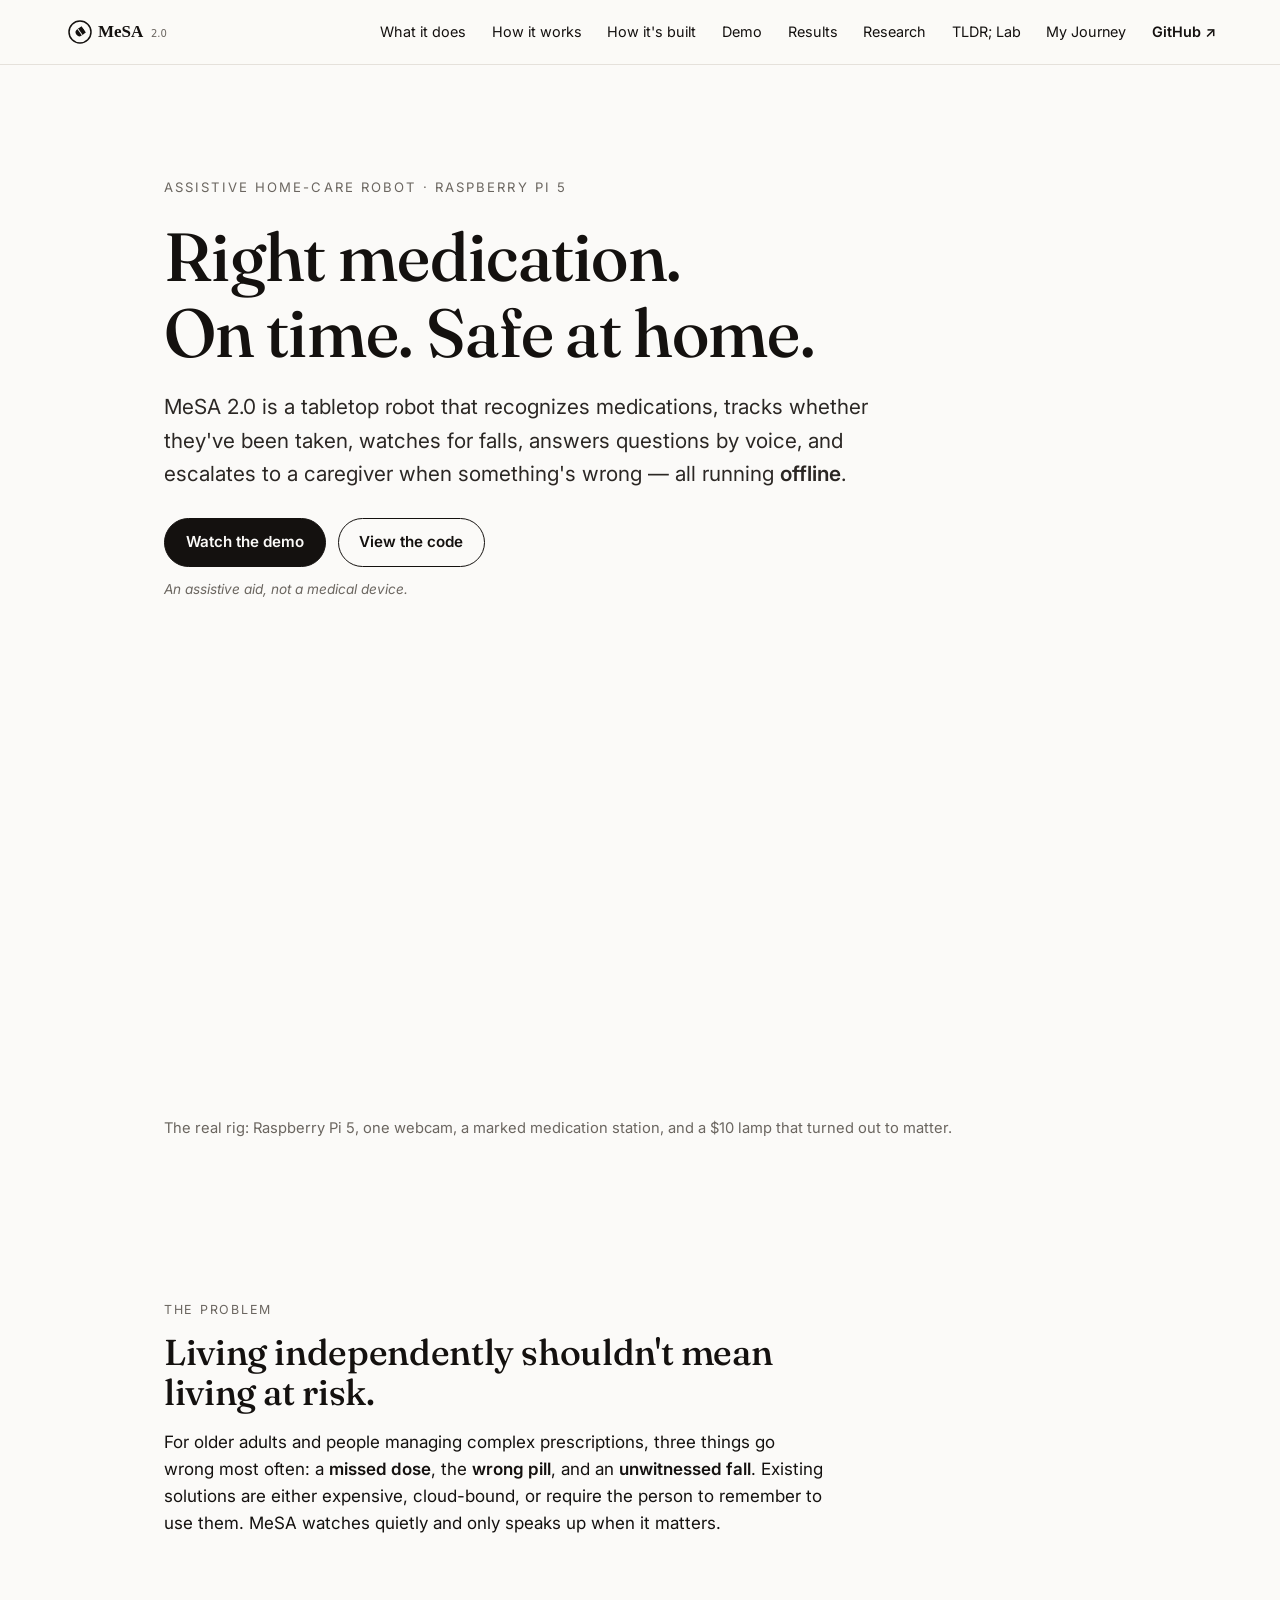
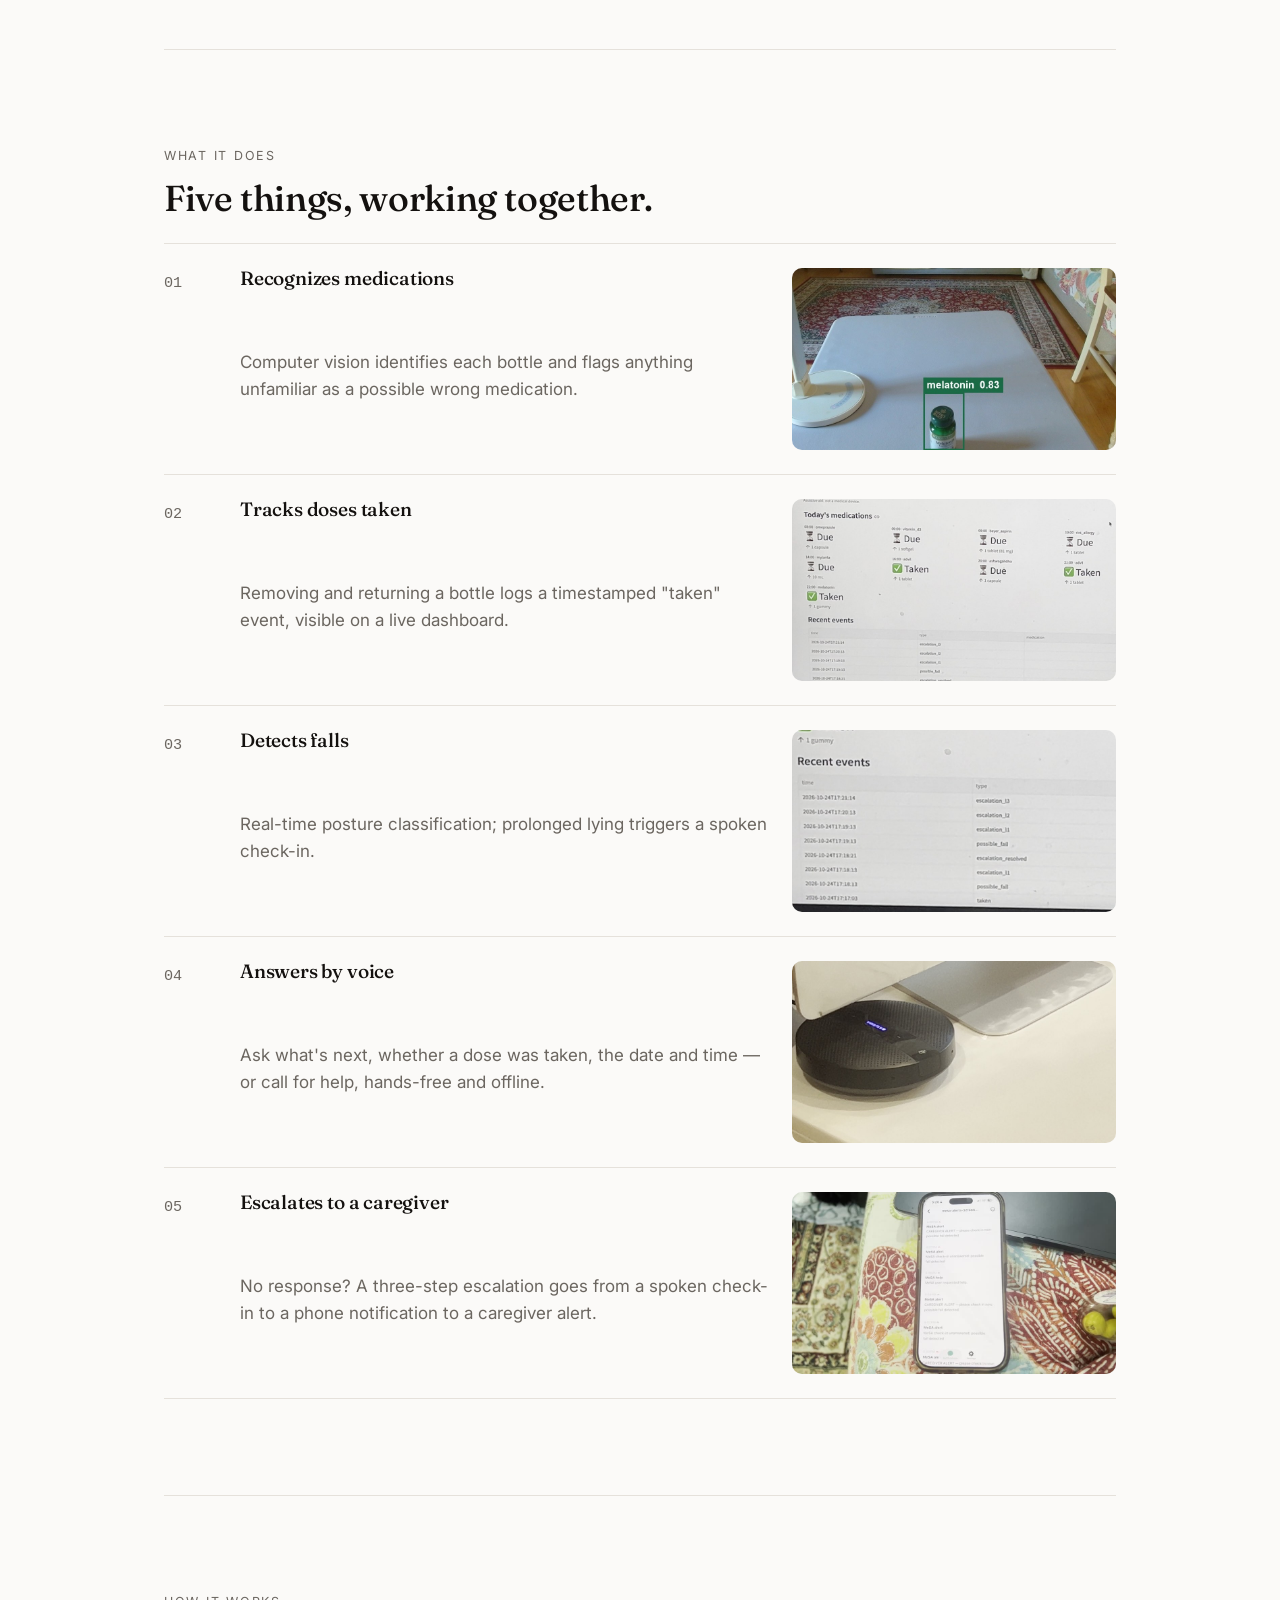
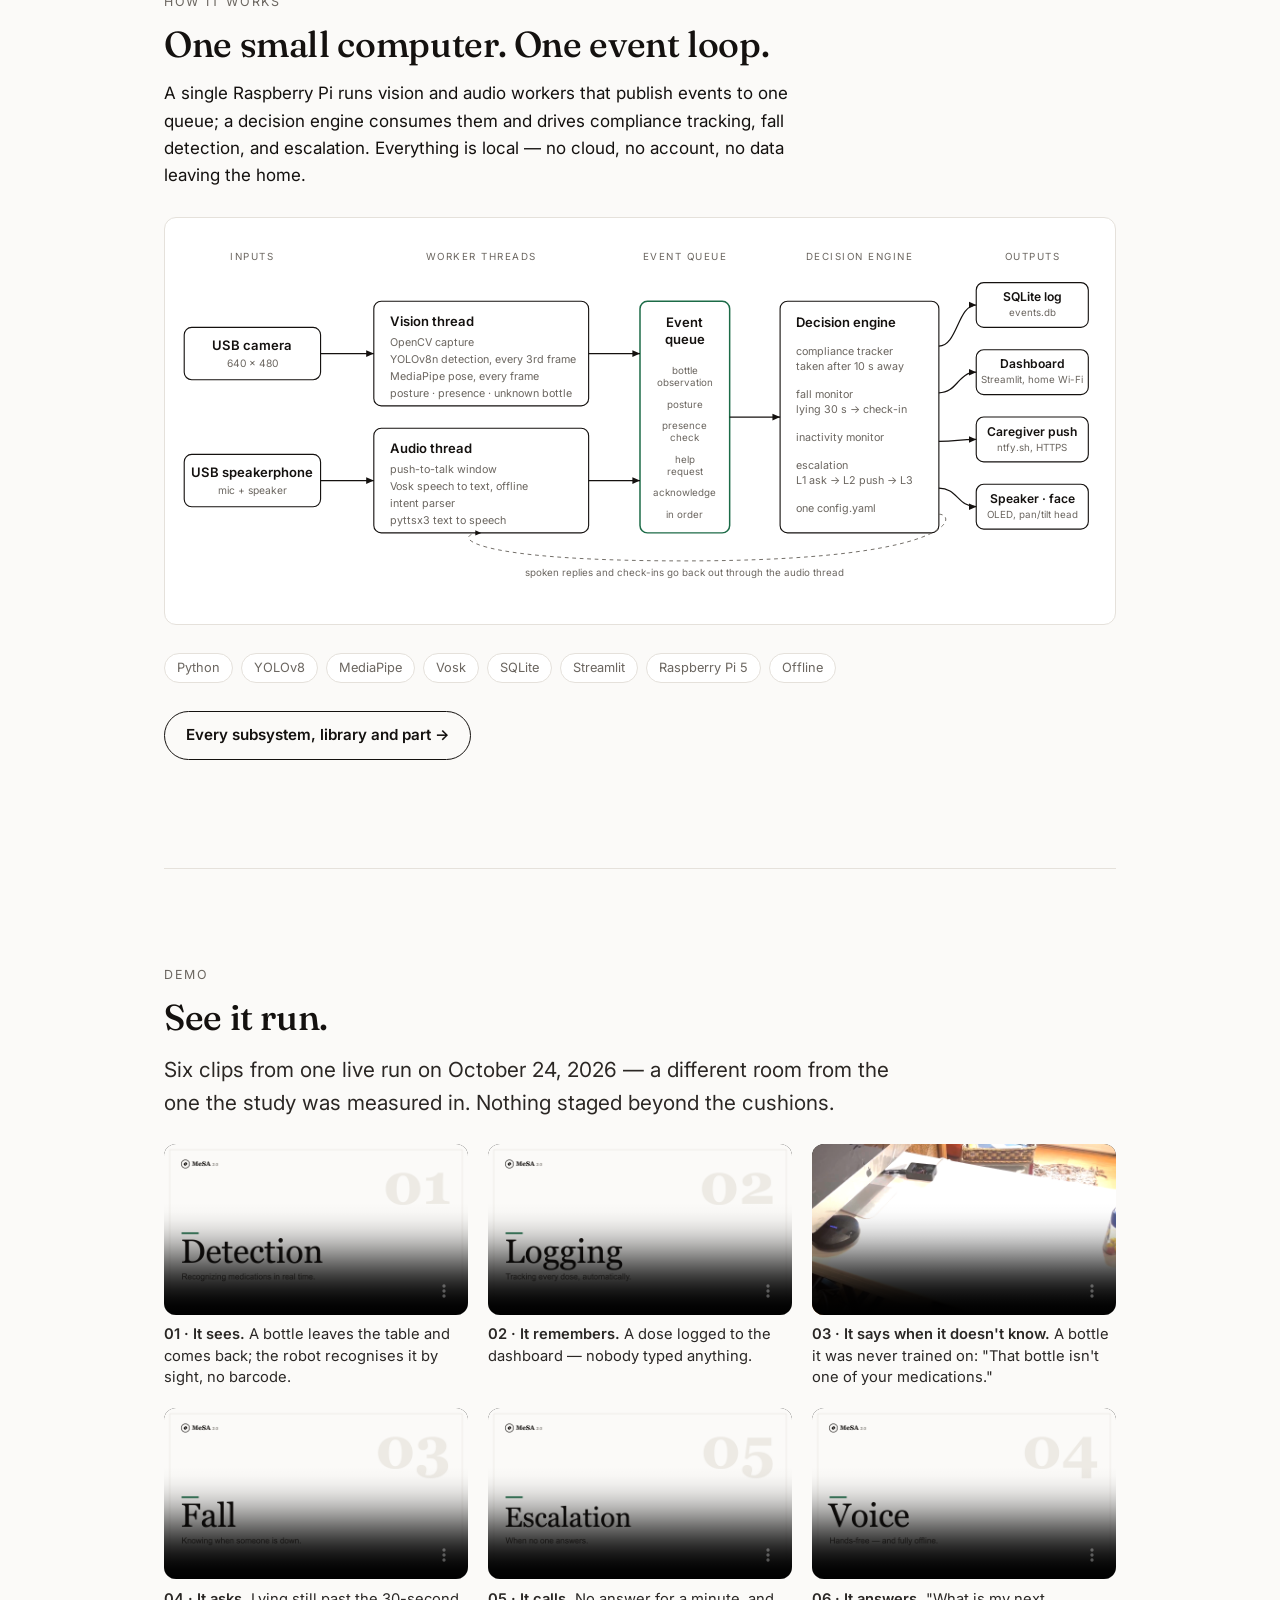
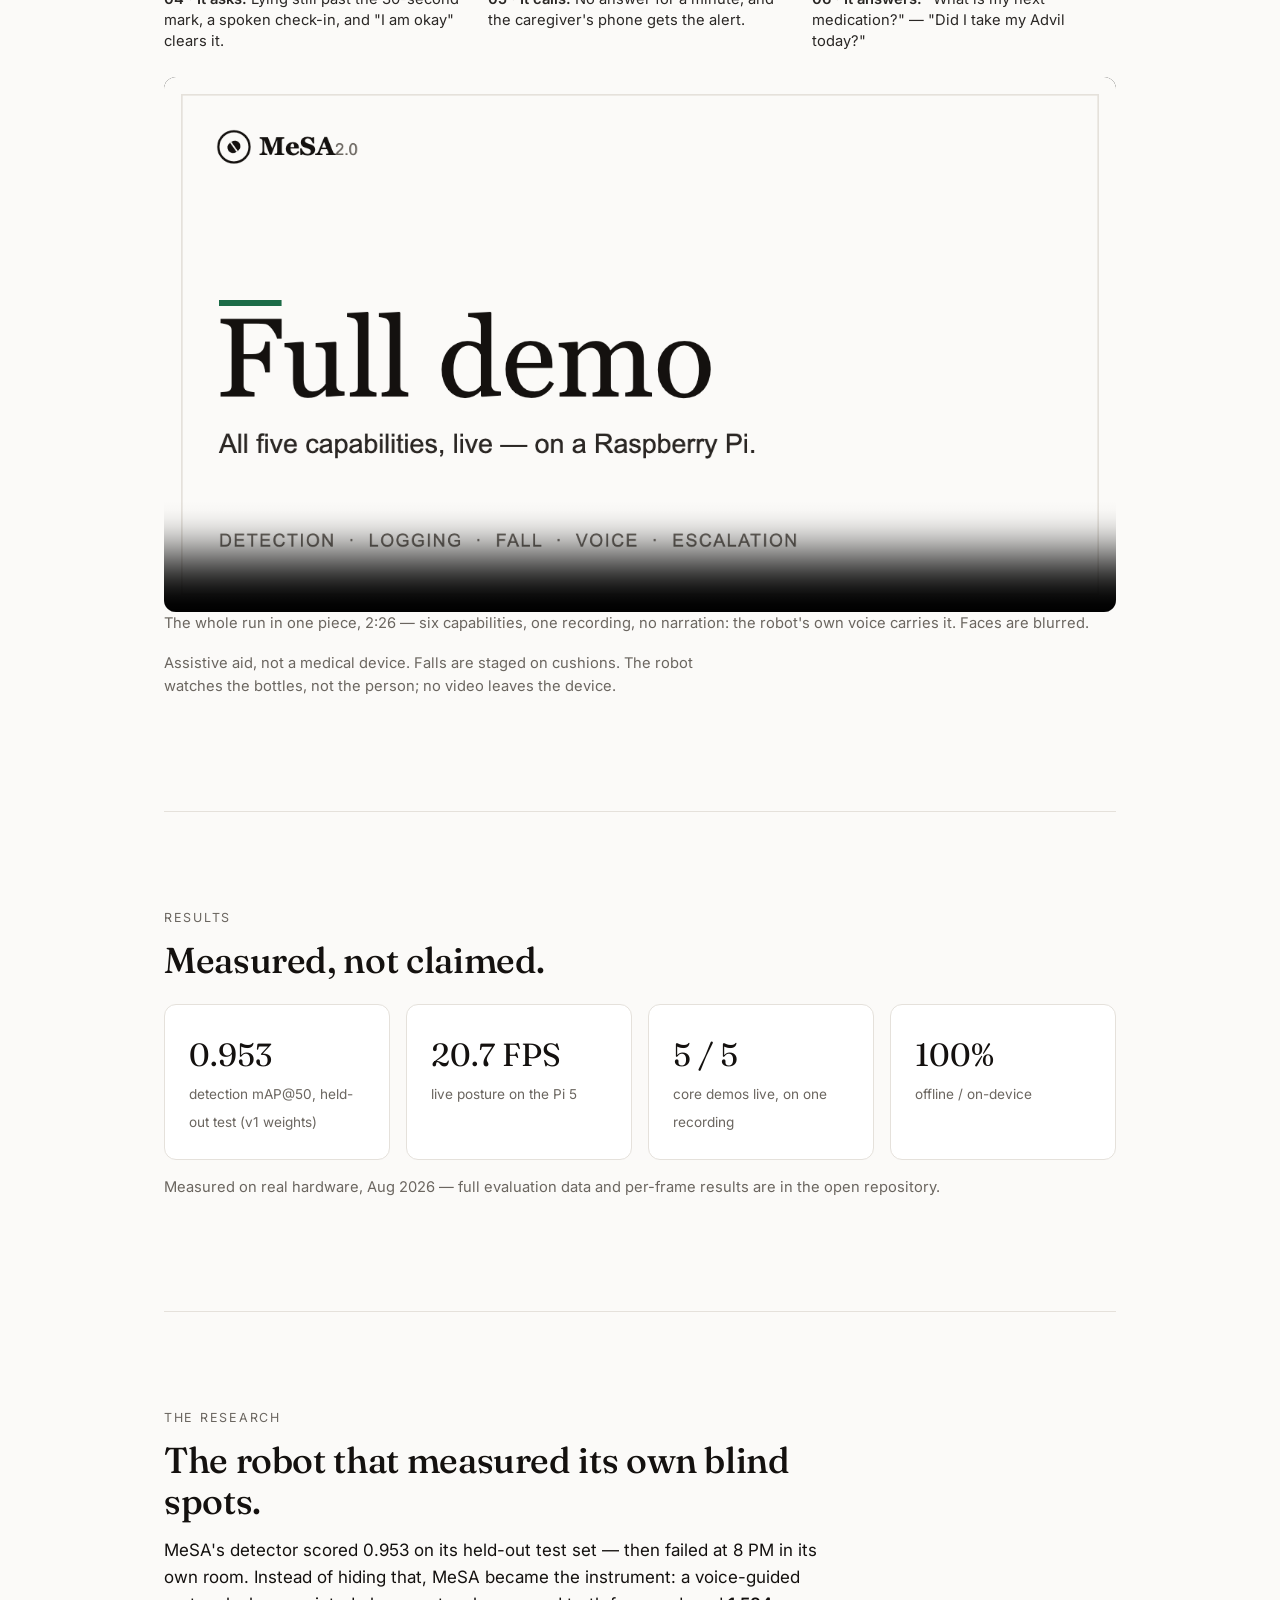
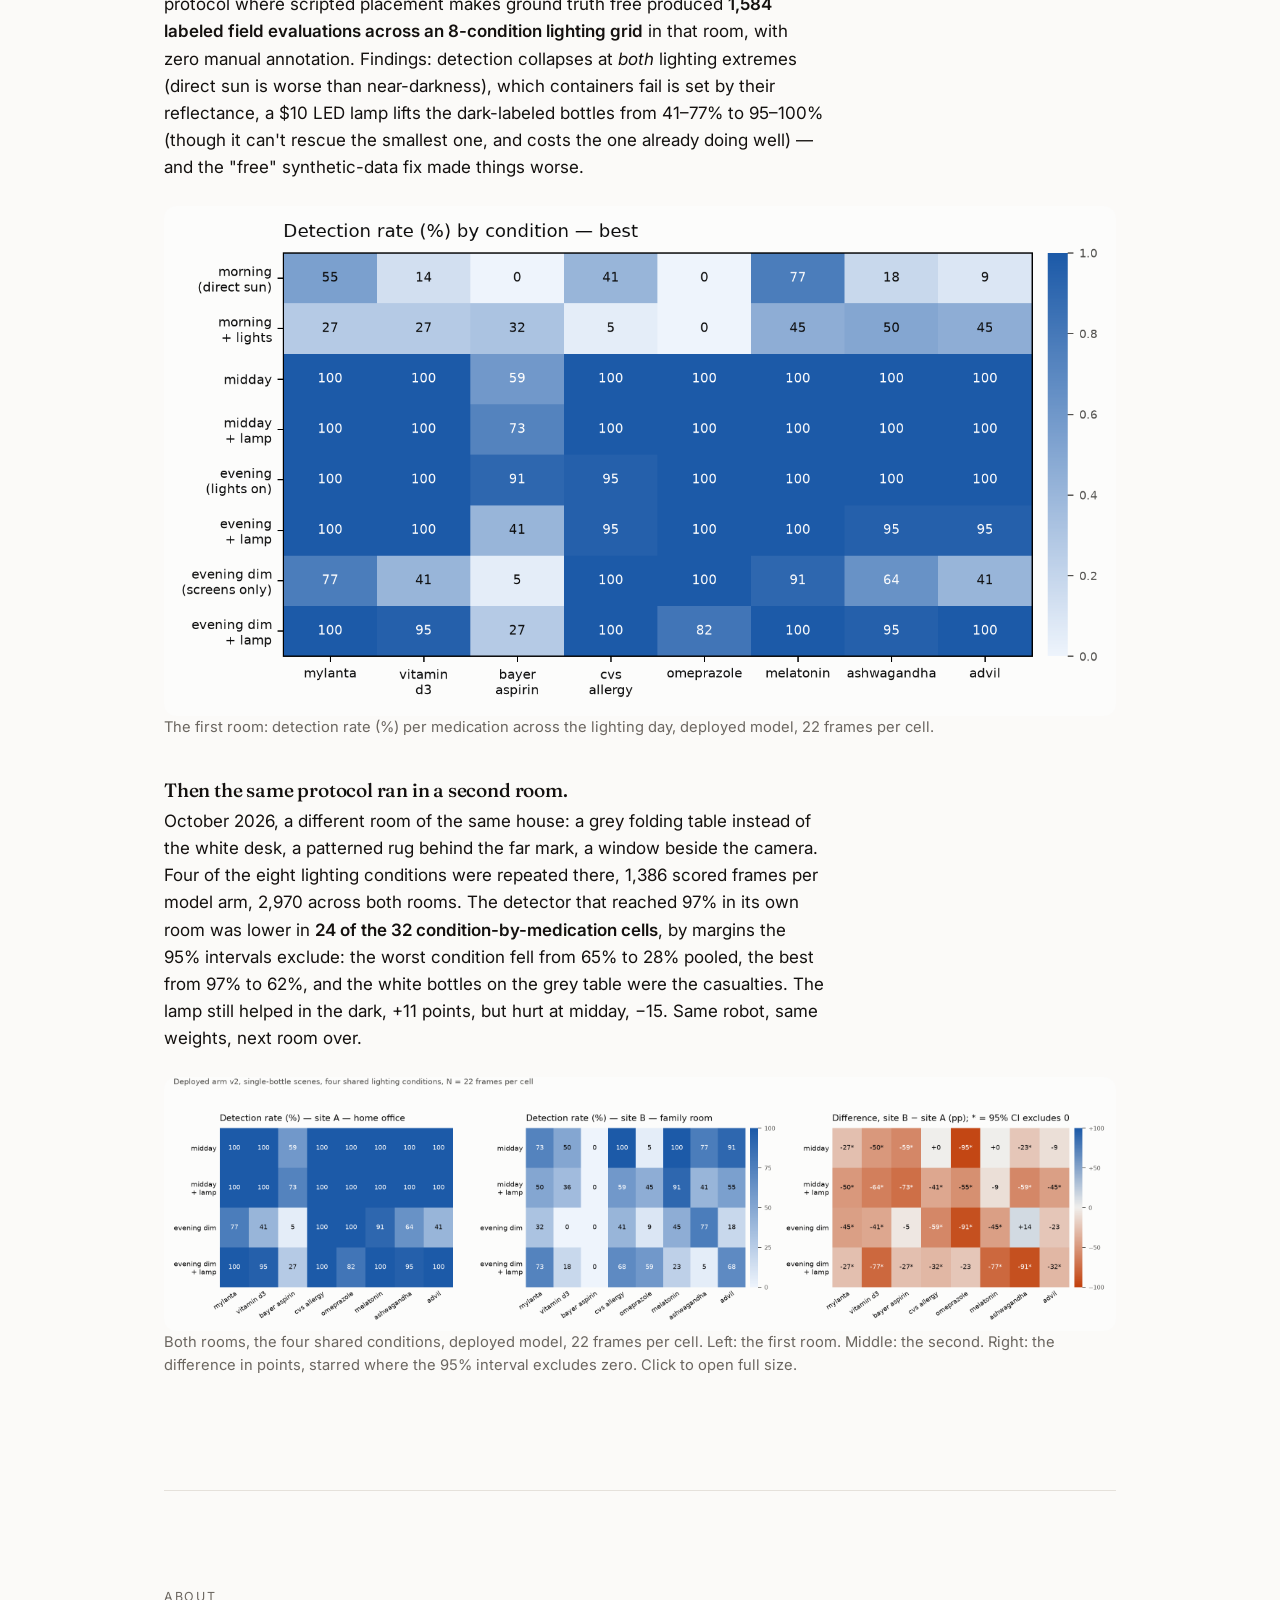
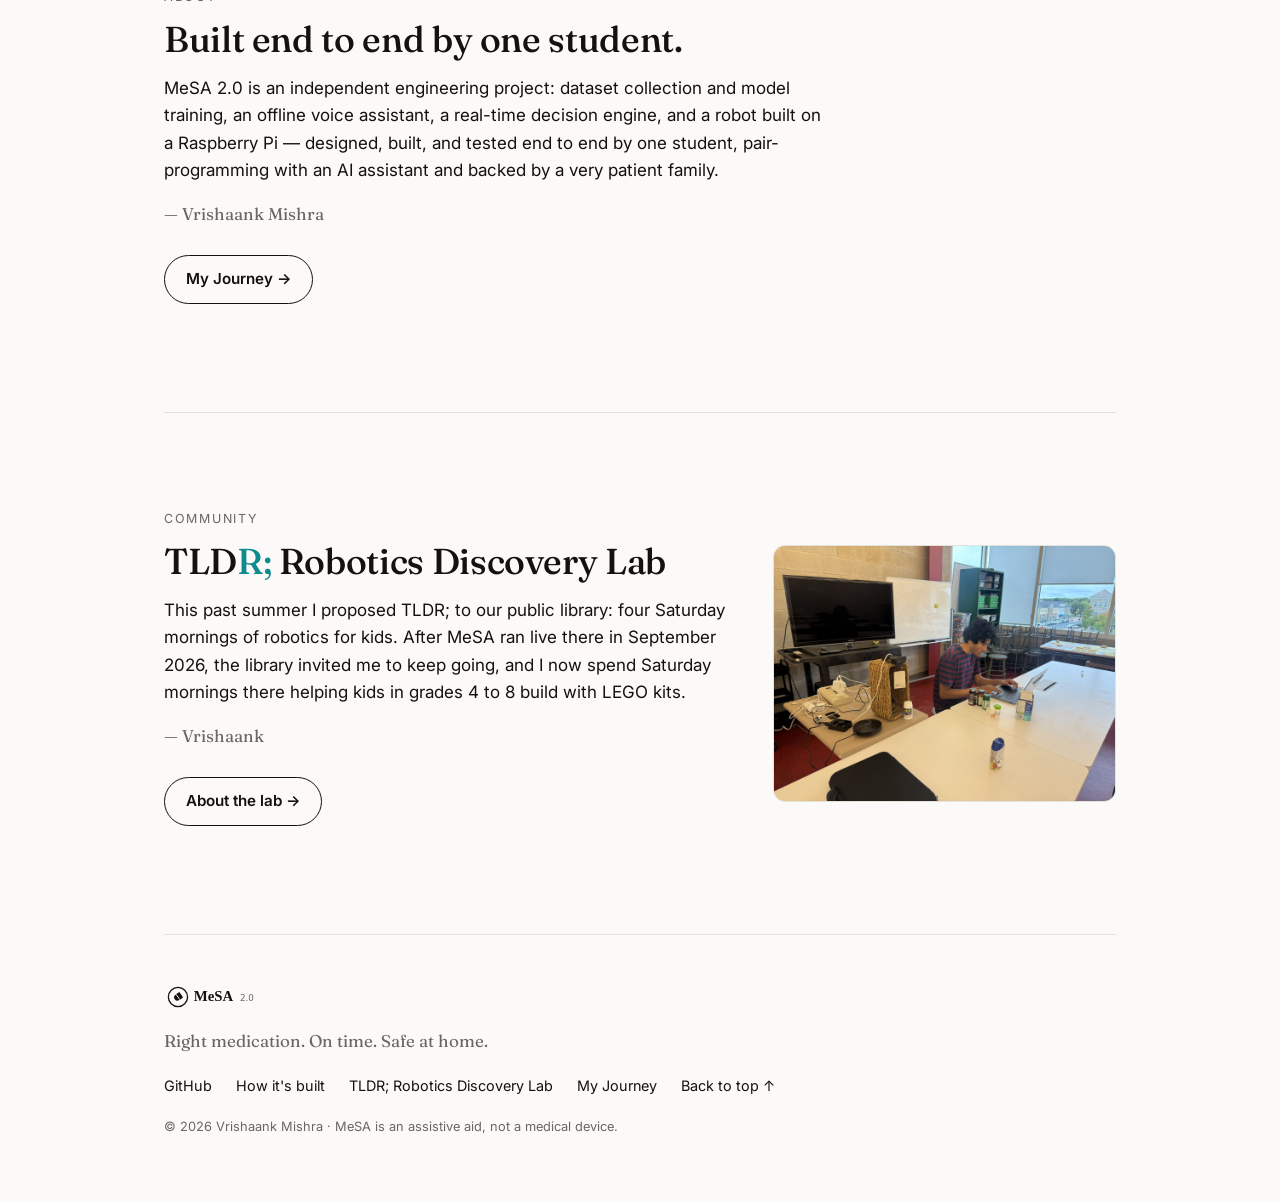
==== index.html @ fa9f3a3d "My Journey: highlight backbone sentences, add the walker build photo, trim the opener - Marker-highl" ====
<!DOCTYPE html>
<html lang="en">
<head>
  <meta charset="UTF-8" />
  <meta name="viewport" content="width=device-width, initial-scale=1.0" />
  <title>MeSA 2.0 — Medication & Safety Assistant Robot</title>
  <meta name="description" content="MeSA 2.0 is a tabletop assistive robot that recognizes medications, tracks whether they've been taken, watches for falls, and alerts a caregiver — offline, on a Raspberry Pi." />

  <!-- Open Graph / social preview -->
  <meta property="og:title" content="MeSA 2.0 — Medication & Safety Assistant Robot" />
  <meta property="og:description" content="Right medication. On time. Safe at home." />
  <meta property="og:type" content="website" />
  <meta property="og:image" content="assets/og-image.png" />

  <link rel="icon" href="assets/favicon.svg" type="image/svg+xml" />
  <link rel="preconnect" href="https://fonts.googleapis.com" />
  <link rel="preconnect" href="https://fonts.gstatic.com" crossorigin />
  <link href="https://fonts.googleapis.com/css2?family=Fraunces:opsz,wght@9..144,400;9..144,500;9..144,600&family=Inter:wght@400;500;600&display=swap" rel="stylesheet" />
  <link rel="stylesheet" href="styles.css?v=20261027" />
</head>
<body>
  <header class="site-header">
    <a class="brand" href="#top" aria-label="MeSA 2.0 home">
      <img src="assets/logo.svg" alt="MeSA 2.0" height="32" />
    </a>
    <nav class="nav">
      <a href="#what">What it does</a>
      <a href="#how">How it works</a>
      <a href="architecture.html">How it's built</a>
      <a href="#demo">Demo</a>
      <a href="#results">Results</a>
      <a href="#research">Research</a>
      <a href="tldr.html">TLDR; Lab</a>
      <a href="story.html">My Journey</a>
      <a class="nav-cta" href="https://github.com/VrishaankMishra/mesa-ai-robot" target="_blank" rel="noopener">GitHub ↗</a>
    </nav>
  </header>

  <main id="top">
    <!-- HERO -->
    <section class="hero">
      <p class="eyebrow">Assistive home-care robot · Raspberry Pi 5</p>
      <h1>Right medication.<br />On time. Safe at home.</h1>
      <p class="lede">
        MeSA 2.0 is a tabletop robot that recognizes medications, tracks whether they've
        been taken, watches for falls, answers questions by voice, and escalates to a
        caregiver when something's wrong — all running <strong>offline</strong>.
      </p>
      <div class="cta-row">
        <a class="btn btn-primary" href="#demo">Watch the demo</a>
        <a class="btn btn-ghost" href="https://github.com/VrishaankMishra/mesa-ai-robot" target="_blank" rel="noopener">View the code</a>
      </div>
      <p class="disclaimer">An assistive aid, not a medical device.</p>

      <figure class="hero-media" aria-label="MeSA hardware tour">
        <video autoplay muted loop playsinline preload="metadata" style="width:100%;border-radius:12px;display:block;">
          <source src="assets/setup-tour.mp4" type="video/mp4" />
        </video>
        <figcaption class="caption">The real rig: Raspberry Pi 5, one webcam, a marked medication station, and a $10 lamp that turned out to matter.</figcaption>
      </figure>
    </section>

    <!-- PROBLEM -->
    <section class="band" id="problem">
      <div class="col-narrow">
        <p class="section-label">The problem</p>
        <h2>Living independently shouldn't mean living at risk.</h2>
        <p>
          For older adults and people managing complex prescriptions, three things go wrong
          most often: a <strong>missed dose</strong>, the <strong>wrong pill</strong>, and an
          <strong>unwitnessed fall</strong>. Existing solutions are either expensive, cloud-bound,
          or require the person to remember to use them. MeSA watches quietly and only speaks up
          when it matters.
        </p>
      </div>
    </section>

    <!-- WHAT IT DOES -->
    <section class="band" id="what">
      <p class="section-label">What it does</p>
      <h2>Five things, working together.</h2>
      <ol class="features">
        <li>
          <span class="feat-num">01</span>
          <h3>Recognizes medications</h3>
          <p>Computer vision identifies each bottle and flags anything unfamiliar as a possible wrong medication.</p>
          <img class="feat-img" src="assets/stills/feat-01-recognizes.jpg" alt="The robot's own camera view: a melatonin bottle on the table with the detector's box and label, melatonin 0.83." loading="lazy" />
        </li>
        <li>
          <span class="feat-num">02</span>
          <h3>Tracks doses taken</h3>
          <p>Removing and returning a bottle logs a timestamped "taken" event, visible on a live dashboard.</p>
          <img class="feat-img" src="assets/stills/feat-02-logs.jpg" alt="The dashboard's today's-medications cards with two doses marked Taken after the bottles were lifted and returned." loading="lazy" />
        </li>
        <li>
          <span class="feat-num">03</span>
          <h3>Detects falls</h3>
          <p>Real-time posture classification; prolonged lying triggers a spoken check-in.</p>
          <img class="feat-img" src="assets/stills/feat-03-fall.jpg" alt="The dashboard's recent-events rows from the live demo: possible_fall, then escalation levels one, two and three." loading="lazy" />
        </li>
        <li>
          <span class="feat-num">04</span>
          <h3>Answers by voice</h3>
          <p>Ask what's next, whether a dose was taken, the date and time — or call for help, hands-free and offline.</p>
          <img class="feat-img" src="assets/stills/feat-04-voice.jpg" alt="The USB speakerphone on the station with its light on, the Raspberry Pi behind it." loading="lazy" />
        </li>
        <li>
          <span class="feat-num">05</span>
          <h3>Escalates to a caregiver</h3>
          <p>No response? A three-step escalation goes from a spoken check-in to a phone notification to a caregiver alert.</p>
          <img class="feat-img" src="assets/stills/feat-05-escalates.jpg" alt="The caregiver's phone showing the escalation alerts." loading="lazy" />
        </li>
      </ol>
    </section>

    <!-- HOW IT WORKS -->
    <section class="band" id="how">
      <p class="section-label">How it works</p>
      <h2>One small computer. One event loop.</h2>
      <p class="col-narrow">
        A single Raspberry Pi runs vision and audio workers that publish events to one queue;
        a decision engine consumes them and drives compliance tracking, fall detection, and
        escalation. Everything is local — no cloud, no account, no data leaving the home.
      </p>
      <figure class="arch-figure">
<svg class="arch-svg" viewBox="0 0 1000 400" role="img" aria-labelledby="arch-title" xmlns="http://www.w3.org/2000/svg">
  <title id="arch-title">MeSA 2.0 architecture: camera and microphone feed two worker threads, which publish events to one queue; the decision engine reads it and writes the log, the dashboard, the caregiver alert and the speaker.</title>
  <defs>
    <marker id="arr" viewBox="0 0 10 10" refX="9" refY="5" markerWidth="7" markerHeight="7" orient="auto-start-reverse">
      <path d="M0,1 L9,5 L0,9 z" fill="currentColor"/>
    </marker>
  </defs>
  <g font-family="Inter, system-ui, sans-serif" fill="currentColor">
    <!-- column labels -->
    <g font-size="10.5" letter-spacing="1.6" fill="#6B6660" text-anchor="middle">
      <text x="85" y="28">INPUTS</text>
      <text x="330" y="28">WORKER THREADS</text>
      <text x="548" y="28">EVENT QUEUE</text>
      <text x="735" y="28">DECISION ENGINE</text>
      <text x="920" y="28">OUTPUTS</text>
    </g>

    <!-- inputs -->
    <g stroke="currentColor" stroke-width="1.2" fill="#fff">
      <rect x="12" y="100" width="146" height="56" rx="8"/>
      <rect x="12" y="236" width="146" height="56" rx="8"/>
    </g>
    <g font-size="14" font-weight="600" text-anchor="middle">
      <text x="85" y="124">USB camera</text>
      <text x="85" y="260">USB speakerphone</text>
    </g>
    <g font-size="11" fill="#6B6660" text-anchor="middle">
      <text x="85" y="142">640 × 480</text>
      <text x="85" y="278">mic + speaker</text>
    </g>

    <!-- workers -->
    <g stroke="currentColor" stroke-width="1.2" fill="#fff">
      <rect x="215" y="72" width="230" height="112" rx="8"/>
      <rect x="215" y="208" width="230" height="112" rx="8"/>
    </g>
    <g font-size="14" font-weight="600">
      <text x="232" y="98">Vision thread</text>
      <text x="232" y="234">Audio thread</text>
    </g>
    <g font-size="11.5" fill="#6B6660">
      <text x="232" y="120">OpenCV capture</text>
      <text x="232" y="138">YOLOv8n detection, every 3rd frame</text>
      <text x="232" y="156">MediaPipe pose, every frame</text>
      <text x="232" y="174">posture · presence · unknown bottle</text>
      <text x="232" y="256">push-to-talk window</text>
      <text x="232" y="274">Vosk speech to text, offline</text>
      <text x="232" y="292">intent parser</text>
      <text x="232" y="310">pyttsx3 text to speech</text>
    </g>

    <!-- queue -->
    <rect x="500" y="72" width="96" height="248" rx="8" fill="#fff" stroke="#1C6B47" stroke-width="1.6"/>
    <g font-size="14" font-weight="600" text-anchor="middle">
      <text x="548" y="100">Event</text>
      <text x="548" y="118">queue</text>
    </g>
    <g font-size="10.5" fill="#6B6660" text-anchor="middle">
      <text x="548" y="150">bottle</text>
      <text x="548" y="163">observation</text>
      <text x="548" y="186">posture</text>
      <text x="548" y="209">presence</text>
      <text x="548" y="222">check</text>
      <text x="548" y="245">help</text>
      <text x="548" y="258">request</text>
      <text x="548" y="281">acknowledge</text>
      <text x="548" y="304">in order</text>
    </g>

    <!-- engine -->
    <rect x="650" y="72" width="170" height="248" rx="8" fill="#fff" stroke="currentColor" stroke-width="1.2"/>
    <g font-size="14" font-weight="600">
      <text x="667" y="100">Decision engine</text>
    </g>
    <g font-size="11.5" fill="#6B6660">
      <text x="667" y="130">compliance tracker</text>
      <text x="667" y="146">taken after 10 s away</text>
      <text x="667" y="176">fall monitor</text>
      <text x="667" y="192">lying 30 s → check-in</text>
      <text x="667" y="222">inactivity monitor</text>
      <text x="667" y="252">escalation</text>
      <text x="667" y="268">L1 ask → L2 push → L3</text>
      <text x="667" y="298">one config.yaml</text>
    </g>

    <!-- outputs -->
    <g stroke="currentColor" stroke-width="1.2" fill="#fff">
      <rect x="860" y="52" width="120" height="48" rx="8"/>
      <rect x="860" y="124" width="120" height="48" rx="8"/>
      <rect x="860" y="196" width="120" height="48" rx="8"/>
      <rect x="860" y="268" width="120" height="48" rx="8"/>
    </g>
    <g font-size="13" font-weight="600" text-anchor="middle">
      <text x="920" y="72">SQLite log</text>
      <text x="920" y="144">Dashboard</text>
      <text x="920" y="216">Caregiver push</text>
      <text x="920" y="288">Speaker · face</text>
    </g>
    <g font-size="10.5" fill="#6B6660" text-anchor="middle">
      <text x="920" y="88">events.db</text>
      <text x="920" y="160">Streamlit, home Wi-Fi</text>
      <text x="920" y="232">ntfy.sh, HTTPS</text>
      <text x="920" y="304">OLED, pan/tilt head</text>
    </g>

    <!-- arrows -->
    <g stroke="currentColor" stroke-width="1.3" fill="none" marker-end="url(#arr)">
      <path d="M158,128 L215,128"/>
      <path d="M158,264 L215,264"/>
      <path d="M445,128 L500,128"/>
      <path d="M445,264 L500,264"/>
      <path d="M596,196 L650,196"/>
      <path d="M820,120 C840,120 840,76 860,76"/>
      <path d="M820,170 C840,170 840,148 860,148"/>
      <path d="M820,222 C840,222 840,220 860,220"/>
      <path d="M820,272 C840,272 840,292 860,292"/>
    </g>
    <!-- spoken replies go back out through the audio thread -->
    <path d="M820,300 C840,300 840,350 548,350 C300,350 300,320 330,320" stroke="#6B6660" stroke-width="1" fill="none" stroke-dasharray="4 4" marker-end="url(#arr)"/>
    <text x="548" y="366" font-size="10.5" fill="#6B6660" text-anchor="middle">spoken replies and check-ins go back out through the audio thread</text>
  </g>
</svg>
      </figure>
      <ul class="tech-tags">
        <li>Python</li><li>YOLOv8</li><li>MediaPipe</li><li>Vosk</li><li>SQLite</li>
        <li>Streamlit</li><li>Raspberry Pi 5</li><li>Offline</li>
      </ul>
      <div class="cta-row">
        <a class="btn btn-ghost" href="architecture.html">Every subsystem, library and part →</a>
      </div>
    </section>

    <!-- DEMO -->
    <section class="band" id="demo">
      <p class="section-label">Demo</p>
      <h2>See it run.</h2>
      <p class="lede col-narrow">
        Six clips from one live run on October 24, 2026 — a different room from the one the
        study was measured in. Nothing staged beyond the cushions.
      </p>
      <div class="demo-grid">
        <figure class="demo-card">
          <video controls preload="metadata" playsinline poster="assets/thumbnails/thumb-01-detection.png">
            <source src="assets/clips/01-detection.mp4" type="video/mp4" />
          </video>
          <figcaption><strong>01 · It sees.</strong> A bottle leaves the table and comes back; the robot recognises it by sight, no barcode.</figcaption>
        </figure>
        <figure class="demo-card">
          <video controls preload="metadata" playsinline poster="assets/thumbnails/thumb-02-logging.png">
            <source src="assets/clips/02-logging.mp4" type="video/mp4" />
          </video>
          <figcaption><strong>02 · It remembers.</strong> A dose logged to the dashboard — nobody typed anything.</figcaption>
        </figure>
        <figure class="demo-card">
          <video controls preload="metadata" playsinline poster="assets/thumbnails/thumb-06-wrong-medication.png">
            <source src="assets/clips/06-wrong-medication.mp4" type="video/mp4" />
          </video>
          <figcaption><strong>03 · It says when it doesn't know.</strong> A bottle it was never trained on: "That bottle isn't one of your medications."</figcaption>
        </figure>
        <figure class="demo-card">
          <video controls preload="metadata" playsinline poster="assets/thumbnails/thumb-03-fall.png">
            <source src="assets/clips/03-fall.mp4" type="video/mp4" />
          </video>
          <figcaption><strong>04 · It asks.</strong> Lying still past the 30-second mark, a spoken check-in, and "I am okay" clears it.</figcaption>
        </figure>
        <figure class="demo-card">
          <video controls preload="metadata" playsinline poster="assets/thumbnails/thumb-05-escalation.png">
            <source src="assets/clips/05-escalation.mp4" type="video/mp4" />
          </video>
          <figcaption><strong>05 · It calls.</strong> No answer for a minute, and the caregiver's phone gets the alert.</figcaption>
        </figure>
        <figure class="demo-card">
          <video controls preload="metadata" playsinline poster="assets/thumbnails/thumb-04-voice.png">
            <source src="assets/clips/04-voice.mp4" type="video/mp4" />
          </video>
          <figcaption><strong>06 · It answers.</strong> "What is my next medication?" — "Did I take my Advil today?"</figcaption>
        </figure>
      </div>
      <figure class="video-frame" id="flagship">
        <video controls preload="metadata" playsinline poster="assets/thumbnails/thumb-00-main.png" style="width:100%;aspect-ratio:16/9;border-radius:12px;display:block;background:#111;">
          <source src="assets/clips/00-live-demo-compilation.mp4" type="video/mp4" />
        </video>
        <figcaption class="caption">The whole run in one piece, 2:26 — six capabilities, one recording, no narration: the robot's own voice carries it. Faces are blurred.</figcaption>
        <!-- The long-form video goes here when it exists:
             <iframe src="https://www.youtube.com/embed/VIDEO_ID" title="MeSA 2.0 — the full story"
                     allowfullscreen loading="lazy"></iframe> -->
      </figure>
      <p class="caption col-narrow">
        Assistive aid, not a medical device. Falls are staged on cushions. The robot watches the
        bottles, not the person; no video leaves the device.
      </p>
    </section>

    <!-- RESULTS -->
    <section class="band" id="results">
      <p class="section-label">Results</p>
      <h2>Measured, not claimed.</h2>
      <div class="stats">
        <div class="stat"><span class="stat-num">0.953</span><span class="stat-label">detection mAP@50, held-out test (v1 weights)</span></div>
        <div class="stat"><span class="stat-num">20.7 FPS</span><span class="stat-label">live posture on the Pi 5</span></div>
        <div class="stat"><span class="stat-num">5 / 5</span><span class="stat-label">core demos live, on one recording</span></div>
        <div class="stat"><span class="stat-num">100%</span><span class="stat-label">offline / on-device</span></div>
      </div>
      <p class="caption">Measured on real hardware, Aug 2026 — full evaluation data and per-frame results are in the open repository.</p>
    </section>

    <!-- RESEARCH -->
    <section class="band" id="research">
      <div class="col-narrow">
        <p class="section-label">The research</p>
        <h2>The robot that measured its own blind spots.</h2>
        <p>
          MeSA's detector scored 0.953 on its held-out test set — then failed at 8 PM in
          its own room. Instead of hiding that, MeSA became the instrument: a voice-guided
          protocol where scripted placement makes ground truth free produced
          <strong>1,584 labeled field evaluations across an 8-condition lighting grid</strong>
          in that room, with zero manual annotation. Findings: detection collapses at
          <em>both</em> lighting extremes (direct sun is worse than near-darkness), which
          containers fail is set by their reflectance, a $10 LED lamp lifts the dark-labeled
          bottles from 41–77% to 95–100% (though it can't rescue the smallest one, and costs
          the one already doing well) — and the "free" synthetic-data fix made things worse.
        </p>
      </div>
      <figure class="video-frame" style="margin-top:1.5rem;">
        <img src="assets/heatmap.png" alt="Detection rate per medication across 8 lighting conditions in the first room" style="width:100%;border-radius:12px;display:block;" loading="lazy" />
        <figcaption class="caption">The first room: detection rate (%) per medication across the lighting day, deployed model, 22 frames per cell.</figcaption>
      </figure>
      <div class="col-narrow" style="margin-top:2.5rem;">
        <h3>Then the same protocol ran in a second room.</h3>
        <p>
          October 2026, a different room of the same house: a grey folding table instead of
          the white desk, a patterned rug behind the far mark, a window beside the camera.
          Four of the eight lighting conditions were repeated there, 1,386 scored frames per
          model arm, 2,970 across both rooms. The detector that reached 97% in its own room
          was lower in <strong>24 of the 32 condition-by-medication cells</strong>, by margins
          the 95% intervals exclude: the worst condition fell from 65% to 28% pooled, the best
          from 97% to 62%, and the white bottles on the grey table were the casualties. The lamp
          still helped in the dark, +11 points, but hurt at midday, −15. Same robot, same
          weights, next room over.
        </p>
      </div>
      <figure class="video-frame" style="margin-top:1.5rem;">
        <a href="assets/heatmap-two-site.png" target="_blank" rel="noopener"><img src="assets/heatmap-two-site.png" alt="Three heatmaps: detection rate per medication in the first room, in the second room, and the difference between them, starred where significant" style="width:100%;border-radius:12px;display:block;" loading="lazy" /></a>
        <figcaption class="caption">Both rooms, the four shared conditions, deployed model, 22 frames per cell. Left: the first room. Middle: the second. Right: the difference in points, starred where the 95% interval excludes zero. Click to open full size.</figcaption>
      </figure>
    </section>

    <!-- ABOUT -->
    <section class="band" id="about">
      <div class="col-narrow">
        <p class="section-label">About</p>
        <h2>Built end to end by one student.</h2>
        <p>
          MeSA 2.0 is an independent engineering project: dataset collection and model
          training, an offline voice assistant, a real-time decision engine, and a robot
          built on a Raspberry Pi — designed, built, and tested end to end by one student,
          pair-programming with an AI assistant and backed by a very patient family.
        </p>
        <p class="byline">— Vrishaank Mishra</p>
        <div class="cta-row">
          <a class="btn btn-ghost" href="story.html">My Journey →</a>
        </div>
      </div>
    </section>

    <!-- COMMUNITY -->
    <section class="band" id="community">
      <div class="community-grid">
        <div class="col-narrow">
          <p class="section-label">Community</p>
          <h2>TLD<span style="color:#0F8B8D">R;</span> Robotics Discovery Lab</h2>
          <p>
            This past summer I proposed TLDR; to our public library: four Saturday mornings
            of robotics for kids. After MeSA ran live there in September 2026, the library
            invited me to keep going, and I now spend Saturday mornings there helping kids
            in grades 4 to 8 build with LEGO kits.
          </p>
          <p class="byline">— Vrishaank</p>
          <div class="cta-row">
            <a class="btn btn-ghost" href="tldr.html">About the lab →</a>
          </div>
        </div>
        <a href="tldr.html" class="community-photo" aria-label="TLDR; Robotics Discovery Lab">
          <img src="assets/tldr/library-room-wide.jpg" alt="Setting up the MeSA demo in the library room" loading="lazy" />
        </a>
      </div>
    </section>
  </main>

  <footer class="site-footer">
    <div class="footer-brand">
      <img src="assets/logo.svg" alt="MeSA 2.0" height="28" />
      <p>Right medication. On time. Safe at home.</p>
    </div>
    <nav class="footer-links">
      <a href="https://github.com/VrishaankMishra/mesa-ai-robot" target="_blank" rel="noopener">GitHub</a>
      <a href="architecture.html">How it's built</a>
      <a href="tldr.html">TLDR; Robotics Discovery Lab</a>
      <a href="story.html">My Journey</a>
      <a href="#top">Back to top ↑</a>
    </nav>
    <p class="fineprint">© <span id="year"></span> Vrishaank Mishra · MeSA is an assistive aid, not a medical device.</p>
  </footer>

  <script>
    document.getElementById("year").textContent = new Date().getFullYear();
  </script>
</body>
</html>
---- styles.css ----
/* MeSA 2.0 — minimal portfolio. Near-monochrome, typography-led. See BRAND.md. */

:root {
  --ink: #14110F;
  --paper: #FBFAF8;
  --muted: #6B6660;
  --hairline: #E5E1DB;
  --accent: #1C6B47;
  --alert: #B23A2E;

  --serif: "Fraunces", Georgia, "Times New Roman", serif;
  --sans: "Inter", system-ui, -apple-system, sans-serif;
  --mono: ui-monospace, SFMono-Regular, Menlo, monospace;

  --maxw: 1080px;
  --gutter: clamp(1.25rem, 5vw, 4rem);
}

* { box-sizing: border-box; }

html { scroll-behavior: smooth; }

body {
  margin: 0;
  background: var(--paper);
  color: var(--ink);
  font-family: var(--sans);
  font-size: 1.0625rem;
  line-height: 1.6;
  -webkit-font-smoothing: antialiased;
}

h1, h2, h3 { font-family: var(--serif); font-weight: 500; line-height: 1.12; letter-spacing: -0.01em; }
h2 { font-size: clamp(1.6rem, 3.5vw, 2.25rem); margin: 0 0 1rem; }
h3 { font-size: 1.2rem; margin: 0 0 0.4rem; }
p { margin: 0 0 1rem; }
a { color: var(--accent); text-decoration: none; }
a:hover { text-decoration: underline; }
strong { font-weight: 600; }

/* ---------- header ---------- */
.site-header {
  position: sticky; top: 0; z-index: 10;
  display: flex; align-items: center; justify-content: space-between;
  padding: 1rem var(--gutter);
  background: color-mix(in srgb, var(--paper) 88%, transparent);
  backdrop-filter: saturate(180%) blur(8px);
  border-bottom: 1px solid var(--hairline);
}
.brand { display: inline-flex; }
.nav { display: flex; gap: clamp(0.75rem, 2vw, 1.75rem); align-items: center; }
.nav a { color: var(--ink); font-size: 0.9rem; }
.nav a:hover { color: var(--accent); text-decoration: none; }
.nav-cta { font-weight: 600; }
@media (max-width: 640px) { .nav a:not(.nav-cta) { display: none; } }

/* ---------- layout ---------- */
main { max-width: var(--maxw); margin: 0 auto; padding: 0 var(--gutter); }
.band { padding: clamp(3rem, 8vw, 6rem) 0; border-bottom: 1px solid var(--hairline); }
.col-narrow { max-width: 60ch; }
.section-label {
  font-size: 0.78rem; text-transform: uppercase; letter-spacing: 0.14em;
  color: var(--muted); margin: 0 0 0.75rem;
}
.eyebrow {
  font-size: 0.82rem; text-transform: uppercase; letter-spacing: 0.16em; color: var(--muted);
  margin: 0 0 1.25rem;
}
.caption { color: var(--muted); font-size: 0.92rem; }
.disclaimer { color: var(--muted); font-size: 0.85rem; font-style: italic; }

/* ---------- hero ---------- */
.hero { padding: clamp(3.5rem, 10vw, 7rem) 0 clamp(2.5rem, 6vw, 4rem); }
.hero h1 { font-size: clamp(2.5rem, 7vw, 4.25rem); margin: 0 0 1.25rem; }
.lede { font-size: clamp(1.05rem, 2.2vw, 1.3rem); max-width: 56ch; color: #2b2724; }
.cta-row { display: flex; gap: 0.75rem; flex-wrap: wrap; margin: 1.75rem 0 0.75rem; }
.btn {
  display: inline-block; padding: 0.7rem 1.3rem; border-radius: 999px;
  font-size: 0.95rem; font-weight: 600; border: 1px solid var(--ink); transition: all 0.15s ease;
}
.btn:hover { text-decoration: none; transform: translateY(-1px); }
.btn-primary { background: var(--ink); color: var(--paper); border-color: var(--ink); }
.btn-primary:hover { background: var(--accent); border-color: var(--accent); }
.btn-ghost { background: transparent; color: var(--ink); }
.btn-ghost:hover { background: var(--ink); color: var(--paper); }

.hero-media { margin: 2.5rem 0 0; }

/* ---------- media placeholders ---------- */
.media-placeholder {
  display: grid; place-items: center; text-align: center;
  border: 1px dashed var(--hairline); border-radius: 12px;
  background: #fff; color: var(--muted); font-size: 0.9rem; padding: 2rem;
  min-height: 220px;
}
.media-placeholder span { max-width: 36ch; }
.media-16x9 { aspect-ratio: 16 / 9; min-height: 0; }

/* ---------- features ---------- */
.features { list-style: none; margin: 1.5rem 0 0; padding: 0; display: grid; gap: 0; }
.features li {
  display: grid; grid-template-columns: 3.5rem 1fr minmax(220px, 34%); gap: 0.4rem 1.25rem;
  align-items: start; padding: 1.5rem 0; border-top: 1px solid var(--hairline);
}
.features li h3 { grid-column: 2; grid-row: 1; margin: 0; }
.features li p { grid-column: 2; grid-row: 2; }
.feat-img { grid-column: 3; grid-row: 1 / span 2; width: 100%; aspect-ratio: 16 / 9; object-fit: cover; border-radius: 10px; display: block; }
@media (max-width: 720px) {
  .features li { grid-template-columns: 3.5rem 1fr; }
  .feat-img { grid-column: 1 / span 2; grid-row: 3; margin-top: 0.75rem; }
}
.features li:last-child { border-bottom: 1px solid var(--hairline); }
.feat-num { font-family: var(--mono); color: var(--muted); font-size: 0.95rem; padding-top: 0.2rem; }
.features p { margin: 0; color: var(--muted); }

/* ---------- how / diagram ---------- */
.diagram {
  font-family: var(--mono); font-size: clamp(0.62rem, 1.5vw, 0.82rem); line-height: 1.5;
  background: #fff; border: 1px solid var(--hairline); border-radius: 12px;
  padding: 1.25rem; margin: 1.75rem 0; overflow-x: auto; color: var(--ink);
}
.tech-tags { list-style: none; display: flex; flex-wrap: wrap; gap: 0.5rem; padding: 0; margin: 0; }
.tech-tags li {
  font-size: 0.8rem; color: var(--muted); border: 1px solid var(--hairline);
  border-radius: 999px; padding: 0.25rem 0.75rem; background: #fff;
}

/* ---------- demo ---------- */
.video-frame { margin: 1.5rem 0 1rem; }
.video-frame iframe { width: 100%; aspect-ratio: 16/9; border: 0; border-radius: 12px; }

/* ---------- results ---------- */
.stats { display: grid; grid-template-columns: repeat(auto-fit, minmax(150px, 1fr)); gap: 1rem; margin: 1.5rem 0 1rem; }
.stat { border: 1px solid var(--hairline); border-radius: 12px; padding: 1.5rem; background: #fff; }
.stat-num { display: block; font-family: var(--serif); font-size: 2rem; }
.stat-label { color: var(--muted); font-size: 0.85rem; }

.byline { font-family: var(--serif); color: var(--muted); }

/* ---------- footer ---------- */
.site-footer {
  max-width: var(--maxw); margin: 0 auto; padding: 3rem var(--gutter) 4rem;
  display: grid; gap: 1.25rem;
}
.footer-brand p { color: var(--muted); margin: 0.5rem 0 0; font-family: var(--serif); }
.footer-links { display: flex; gap: 1.5rem; flex-wrap: wrap; }
.footer-links a { color: var(--ink); font-size: 0.9rem; }
.fineprint { color: var(--muted); font-size: 0.8rem; margin: 0; }

/* Demo clips (Oct 24, 2026) */
.demo-grid { display: grid; grid-template-columns: repeat(3, minmax(0, 1fr)); gap: 1.25rem; margin: 1.5rem 0 0.5rem; }
.demo-card { margin: 0; }
.demo-card video { width: 100%; aspect-ratio: 16 / 9; border-radius: 12px; display: block; background: #111; }
.demo-card figcaption { font-size: 0.92rem; line-height: 1.45; margin-top: 0.6rem; opacity: 0.9; }
@media (max-width: 900px) { .demo-grid { grid-template-columns: repeat(2, minmax(0, 1fr)); } }
@media (max-width: 560px) { .demo-grid { grid-template-columns: 1fr; } }

/* ---------- TLDR; Robotics Discovery Lab (child page, tldr.html) ---------- */
.tldr-page { --tldr-teal: #0F8B8D; --tldr-orange: #E8762B; }
.tldr-r { color: var(--tldr-teal); }
.tldr-hero-grid { display: grid; grid-template-columns: 1fr auto; gap: 2rem 3rem; align-items: center; }
.tldr-logo-card {
  margin: 0; background: #fff; border: 1px solid var(--hairline); border-radius: 16px;
  padding: 1.25rem 1.5rem; display: grid; place-items: center;
}
.tldr-logo-card img { width: 220px; height: auto; display: block; }
.tldr-triad { display: flex; gap: 1.25rem; margin: 1.25rem 0 0; font-size: 0.82rem; text-transform: uppercase; letter-spacing: 0.16em; color: var(--muted); }
.tldr-triad span::before { content: "○ "; color: var(--tldr-teal); }
@media (max-width: 720px) { .tldr-hero-grid { grid-template-columns: 1fr; } .tldr-logo-card { justify-self: start; } }

.tldr-story { display: grid; grid-template-columns: minmax(0, 1fr) clamp(260px, 36%, 380px); gap: 2rem 3rem; align-items: start; }
.tldr-photo { margin: 0; }
.tldr-photo img { width: 100%; border-radius: 12px; display: block; border: 1px solid var(--hairline); }
.tldr-photo figcaption { margin-top: 0.6rem; }
.tldr-photo-wide { margin: 2.5rem 0 0; }
.tldr-photo-wide img { width: 100%; aspect-ratio: 16 / 9; object-fit: cover; border-radius: 12px; display: block; }
.tldr-photo-wide figcaption { margin-top: 0.6rem; }
@media (max-width: 720px) { .tldr-story { grid-template-columns: 1fr; } }

.tldr-weeks { list-style: none; margin: 1.5rem 0 1rem; padding: 0; display: grid; grid-template-columns: repeat(4, minmax(0, 1fr)); gap: 1rem; }
.tldr-weeks li { border: 1px solid var(--hairline); border-radius: 12px; padding: 1.25rem; background: #fff; }
.tldr-weeks h3 { margin: 0.75rem 0 0.25rem; }
.tldr-weeks p { margin: 0; color: var(--muted); font-size: 0.95rem; }
.tldr-week-num {
  display: inline-grid; place-items: center; width: 2rem; height: 2rem; border-radius: 999px;
  background: var(--tldr-teal); color: #fff; font-family: var(--mono); font-size: 0.9rem;
}
.tldr-week-num--accent { background: var(--tldr-orange); }
@media (max-width: 900px) { .tldr-weeks { grid-template-columns: repeat(2, minmax(0, 1fr)); } }
@media (max-width: 480px) { .tldr-weeks { grid-template-columns: 1fr; } }

.tldr-stats { margin-bottom: 1.25rem; }
.tldr-why { display: grid; grid-template-columns: repeat(3, minmax(0, 1fr)); gap: 1.5rem; margin-top: 2rem; }
.tldr-why h3 { padding-top: 0.75rem; border-top: 2px solid var(--tldr-teal); }
.tldr-why div:nth-child(2) h3 { border-color: var(--tldr-orange); }
.tldr-why div:nth-child(3) h3 { border-color: var(--accent); }
.tldr-why p { color: var(--muted); font-size: 0.95rem; }
@media (max-width: 720px) { .tldr-why { grid-template-columns: 1fr; } }

.tldr-creds { margin: 0 0 1rem; padding-left: 1.2rem; }
.tldr-creds li { margin: 0.2rem 0; }

/* Community teaser on the landing page */
.community-grid { display: grid; grid-template-columns: minmax(0, 1fr) clamp(260px, 36%, 380px); gap: 2rem 3rem; align-items: center; }
.community-photo img { width: 100%; aspect-ratio: 4 / 3; object-fit: cover; border-radius: 12px; display: block; border: 1px solid var(--hairline); }
@media (max-width: 720px) { .community-grid { grid-template-columns: 1fr; } }

/* ---------- How it's built (architecture.html) ---------- */
.arch-grid { display: grid; grid-template-columns: repeat(2, minmax(0, 1fr)); gap: 1.25rem; margin-top: 1.5rem; }
.arch-card { border: 1px solid var(--hairline); border-radius: 12px; padding: 1.5rem; background: #fff; }
.arch-card h3 { margin-bottom: 0.6rem; }
.arch-card p { color: #2b2724; font-size: 0.98rem; margin-bottom: 0.9rem; }
.arch-libs { list-style: none; display: flex; flex-wrap: wrap; gap: 0.4rem; padding: 0; margin: 0 0 0.75rem; }
.arch-libs li { font-family: var(--mono); font-size: 0.74rem; color: var(--accent); border: 1px solid var(--hairline); border-radius: 999px; padding: 0.2rem 0.6rem; }
.arch-path { font-family: var(--mono); font-size: 0.74rem; color: var(--muted); margin: 0; word-break: break-word; }
@media (max-width: 720px) { .arch-grid { grid-template-columns: 1fr; } }

.arch-two { display: grid; grid-template-columns: repeat(2, minmax(0, 1fr)); gap: 2rem 3rem; align-items: start; margin-top: 1rem; }
@media (max-width: 720px) { .arch-two { grid-template-columns: 1fr; } }
.spec-table { width: 100%; border-collapse: collapse; font-size: 0.95rem; margin: 0.5rem 0 1rem; }
.spec-table td { padding: 0.55rem 0; border-top: 1px solid var(--hairline); vertical-align: top; }
.spec-table td:first-child { font-weight: 600; width: 46%; padding-right: 1rem; }
.spec-table td:last-child { color: var(--muted); }
.spec-table tr:last-child td { border-bottom: 1px solid var(--hairline); }
.arch-stats { grid-template-columns: repeat(2, minmax(0, 1fr)); margin: 0; }
code { font-family: var(--mono); font-size: 0.88em; background: #fff; border: 1px solid var(--hairline); border-radius: 4px; padding: 0.05em 0.35em; }
.diagram code { border: 0; padding: 0; background: transparent; }

/* Architecture box diagram (inline SVG, shared by index.html and architecture.html) */
.arch-figure { margin: 1.75rem 0; padding: 1rem 0.5rem; background: #fff; border: 1px solid var(--hairline); border-radius: 12px; overflow-x: auto; }
.arch-svg { display: block; width: 100%; min-width: 640px; height: auto; color: var(--ink); }

/* ---------- My Journey (story.html) — photo-album layout ---------- */
.album { --tape-teal: #0F8B8D; --tape-orange: #E8762B; --tape-green: #1C6B47; }

.album-row {
  display: grid; grid-template-columns: 1fr 1fr; gap: 2rem clamp(1.5rem, 4vw, 3.5rem);
  align-items: center; margin: clamp(2.5rem, 6vw, 4.5rem) 0;
}
.album-row:first-child { margin-top: 0.5rem; }
.album-row:nth-child(even) .album-text { order: 2; }   /* zig-zag the sides */
.album-text { max-width: 48ch; }
.album-text p:last-child { margin-bottom: 0; }

.album-photos { display: flex; flex-wrap: wrap; gap: 1.5rem 1.25rem; justify-content: center; }

/* a taped-up polaroid */
.polaroid {
  position: relative; margin: 0; background: #fff;
  padding: 0.7rem 0.7rem 0; border-radius: 3px;
  width: clamp(190px, 40vw, 262px);
  box-shadow: 0 10px 22px rgba(20, 17, 15, 0.14), 0 2px 6px rgba(20, 17, 15, 0.10);
  transition: transform 0.18s ease, box-shadow 0.18s ease;
}
.polaroid img { width: 100%; height: auto; display: block; border-radius: 2px; background: #efece7; }
.polaroid.is-portrait { width: clamp(170px, 34vw, 216px); }
.polaroid figcaption {
  font-family: "Caveat", "Fraunces", cursive; font-weight: 600;
  font-size: 1.2rem; line-height: 1.15; color: #2b2724;
  text-align: center; padding: 0.5rem 0.3rem 0.75rem;
}

/* the washi tape */
.polaroid::before {
  content: ""; position: absolute; top: -11px; left: 50%;
  width: 84px; height: 25px; transform: translateX(-50%) rotate(-3deg);
  background: color-mix(in srgb, var(--tape-teal) 52%, transparent);
  box-shadow: 0 1px 2px rgba(0, 0, 0, 0.06);
}
.tape--orange::before { background: color-mix(in srgb, var(--tape-orange) 52%, transparent); transform: translateX(-50%) rotate(4deg); }
.tape--green::before  { background: color-mix(in srgb, var(--tape-green) 52%, transparent);  transform: translateX(-50%) rotate(-5deg); }

/* the tilts */
.polaroid--l { transform: rotate(-2.5deg); }
.polaroid--r { transform: rotate(2.2deg); }
.polaroid--s { transform: rotate(-1deg); }
.polaroid:hover { transform: rotate(0deg) translateY(-5px); box-shadow: 0 18px 34px rgba(20, 17, 15, 0.22); z-index: 2; }

/* the closing note */
.album-close { max-width: 60ch; margin: clamp(2.5rem, 6vw, 4rem) auto 0; }
.album-close .cta-row { margin-top: 1.5rem; }
.story-punch { font-family: var(--serif); font-size: clamp(1.3rem, 3vw, 1.7rem); margin: 1.5rem 0 0.5rem; }
.hl {
  background: linear-gradient(104deg, rgba(255,214,10,0) 0.5%, rgba(255,214,10,0.55) 2.5%, rgba(255,214,10,0.55) 97.5%, rgba(255,214,10,0) 99.5%);
  padding: 0.05em 0.12em; margin: 0 -0.05em; border-radius: 1px;
  color: inherit; font-weight: 500;
  -webkit-box-decoration-break: clone; box-decoration-break: clone;
}

@media (max-width: 720px) {
  .album-row { grid-template-columns: 1fr; gap: 1.25rem; }
  .album-row:nth-child(even) .album-text { order: 0; }
}
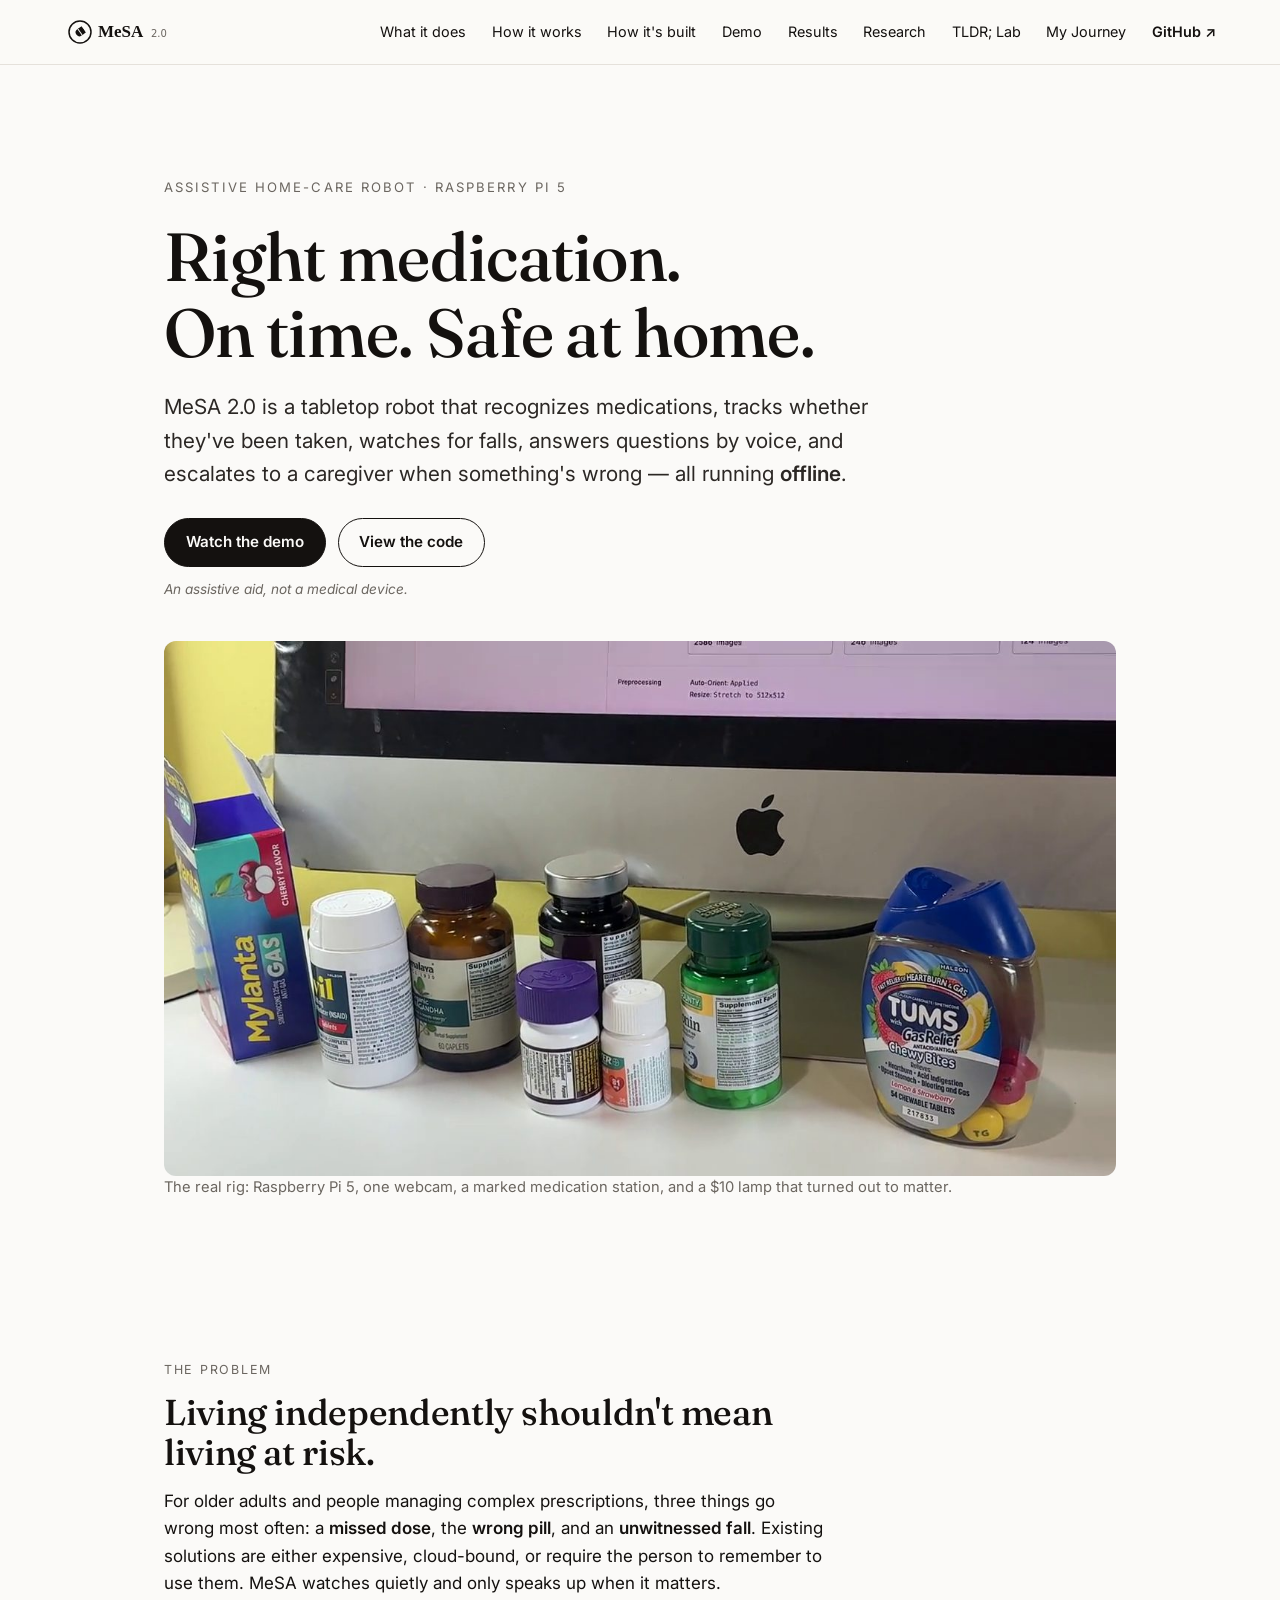
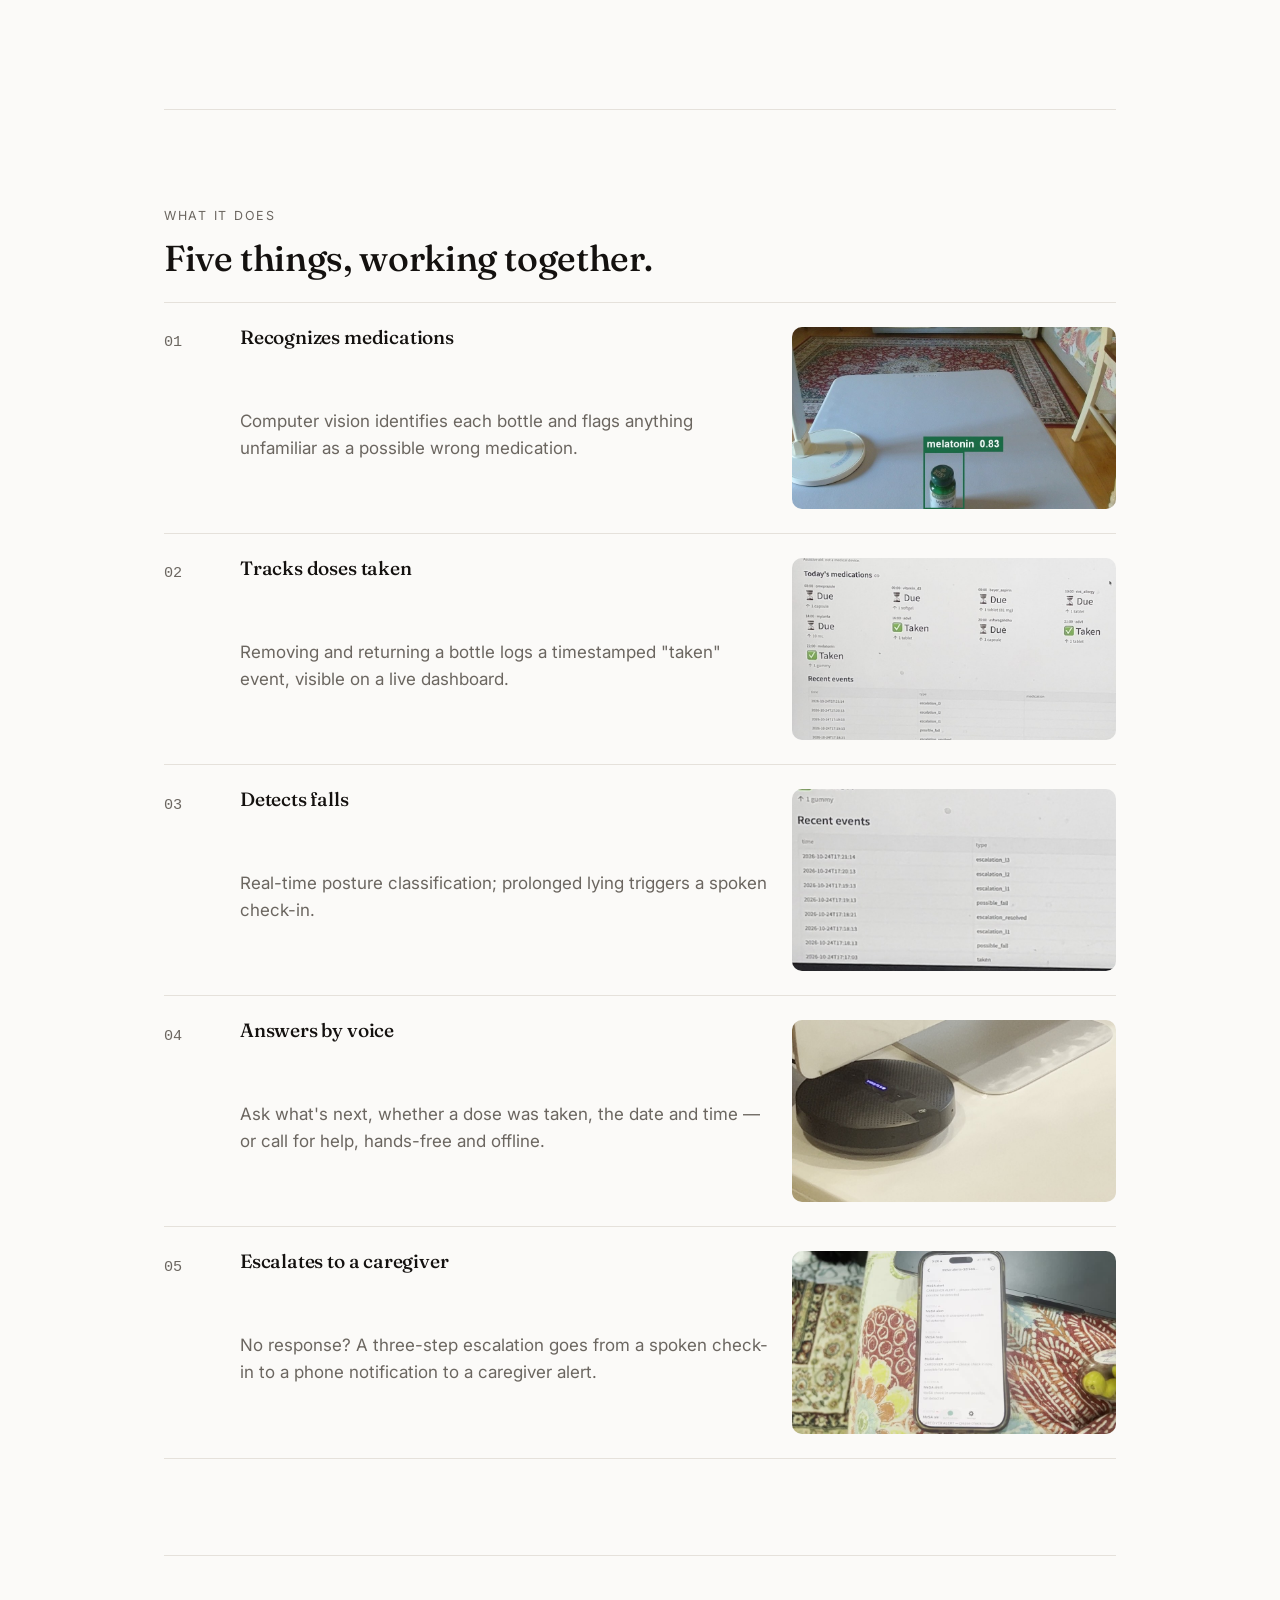
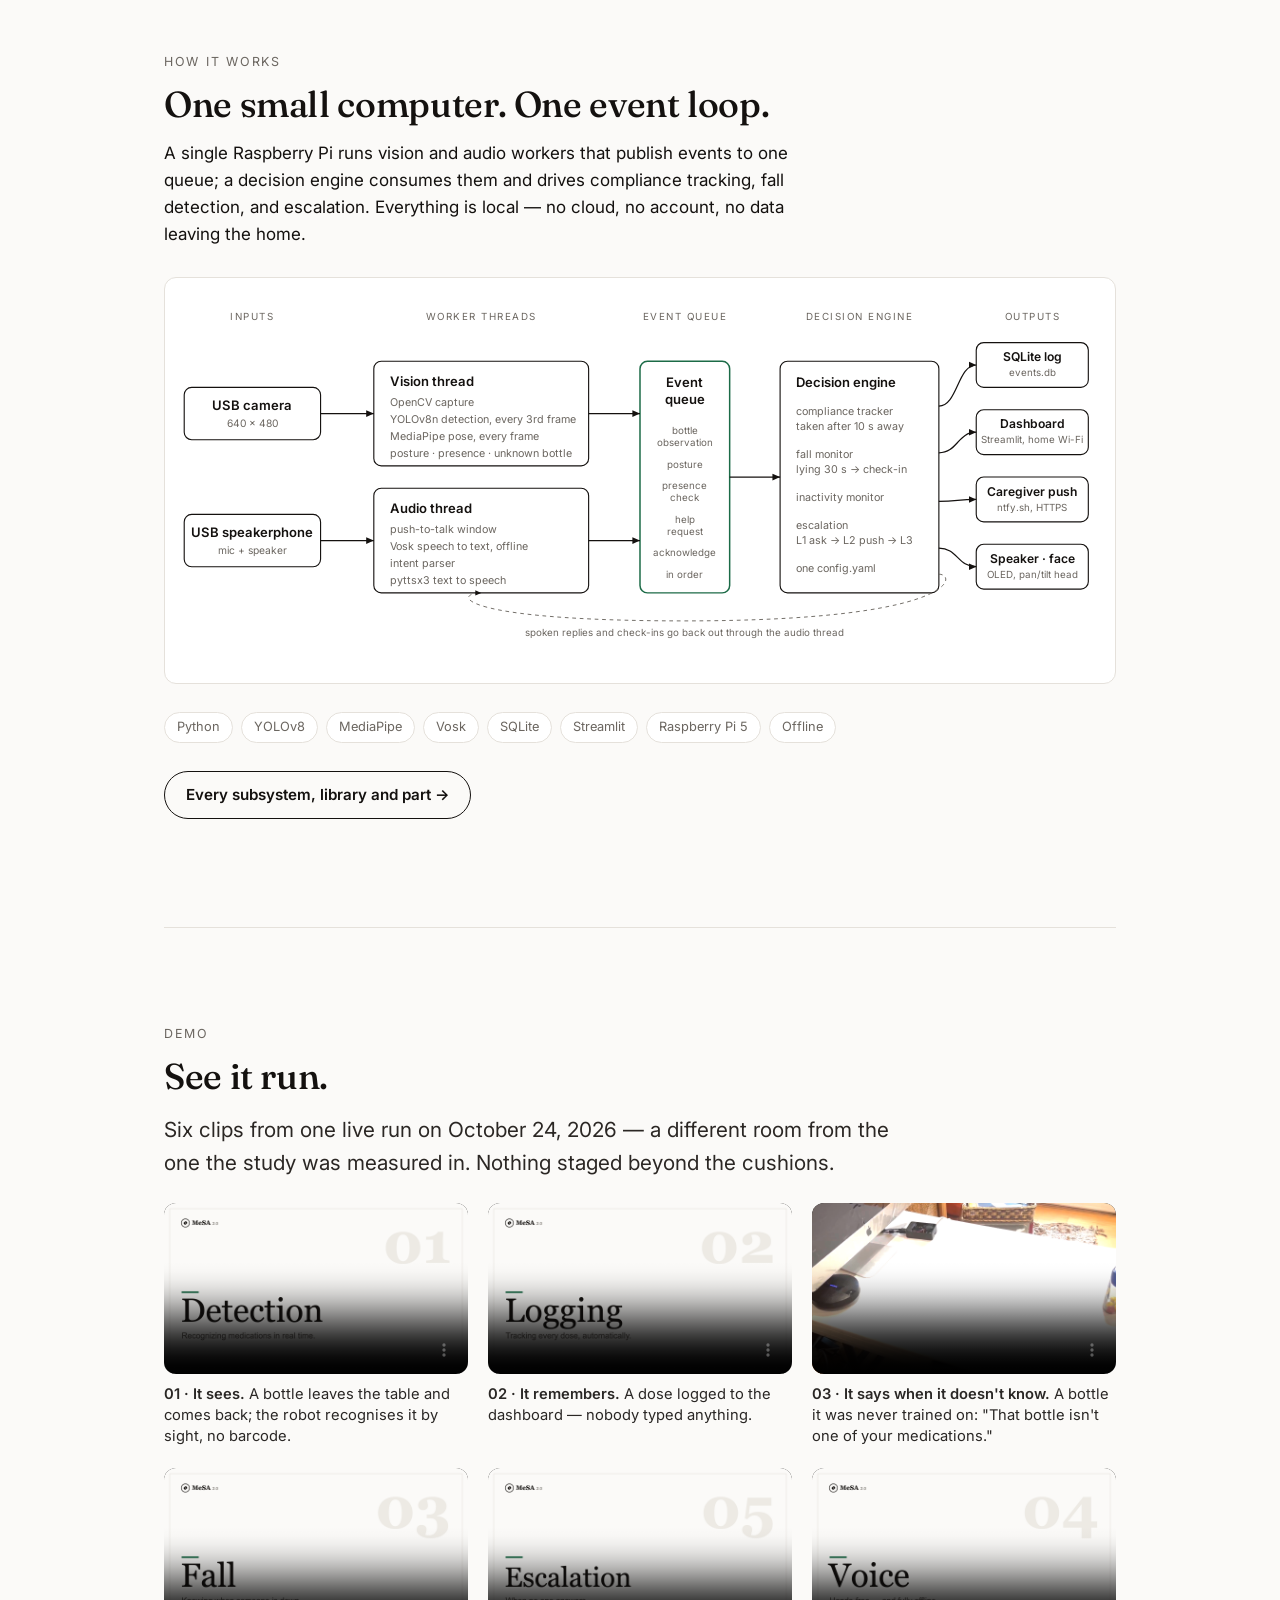
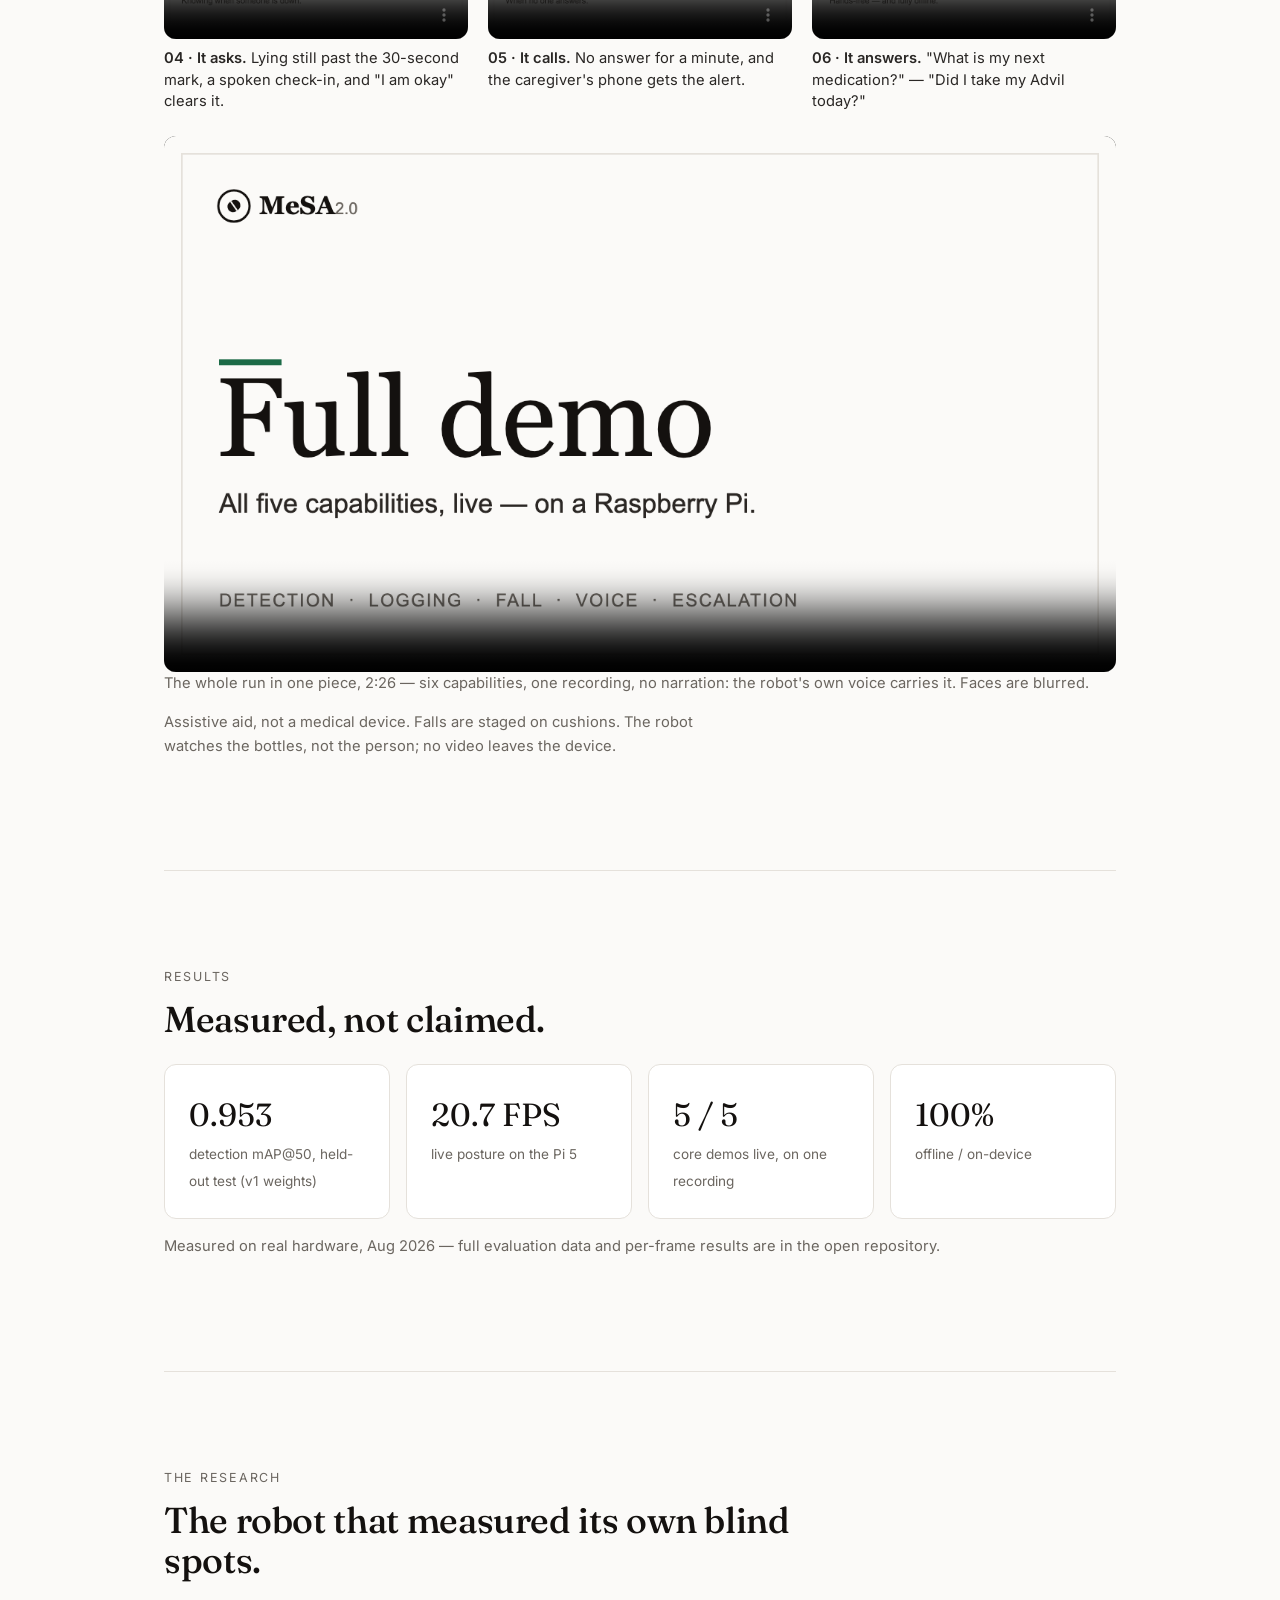
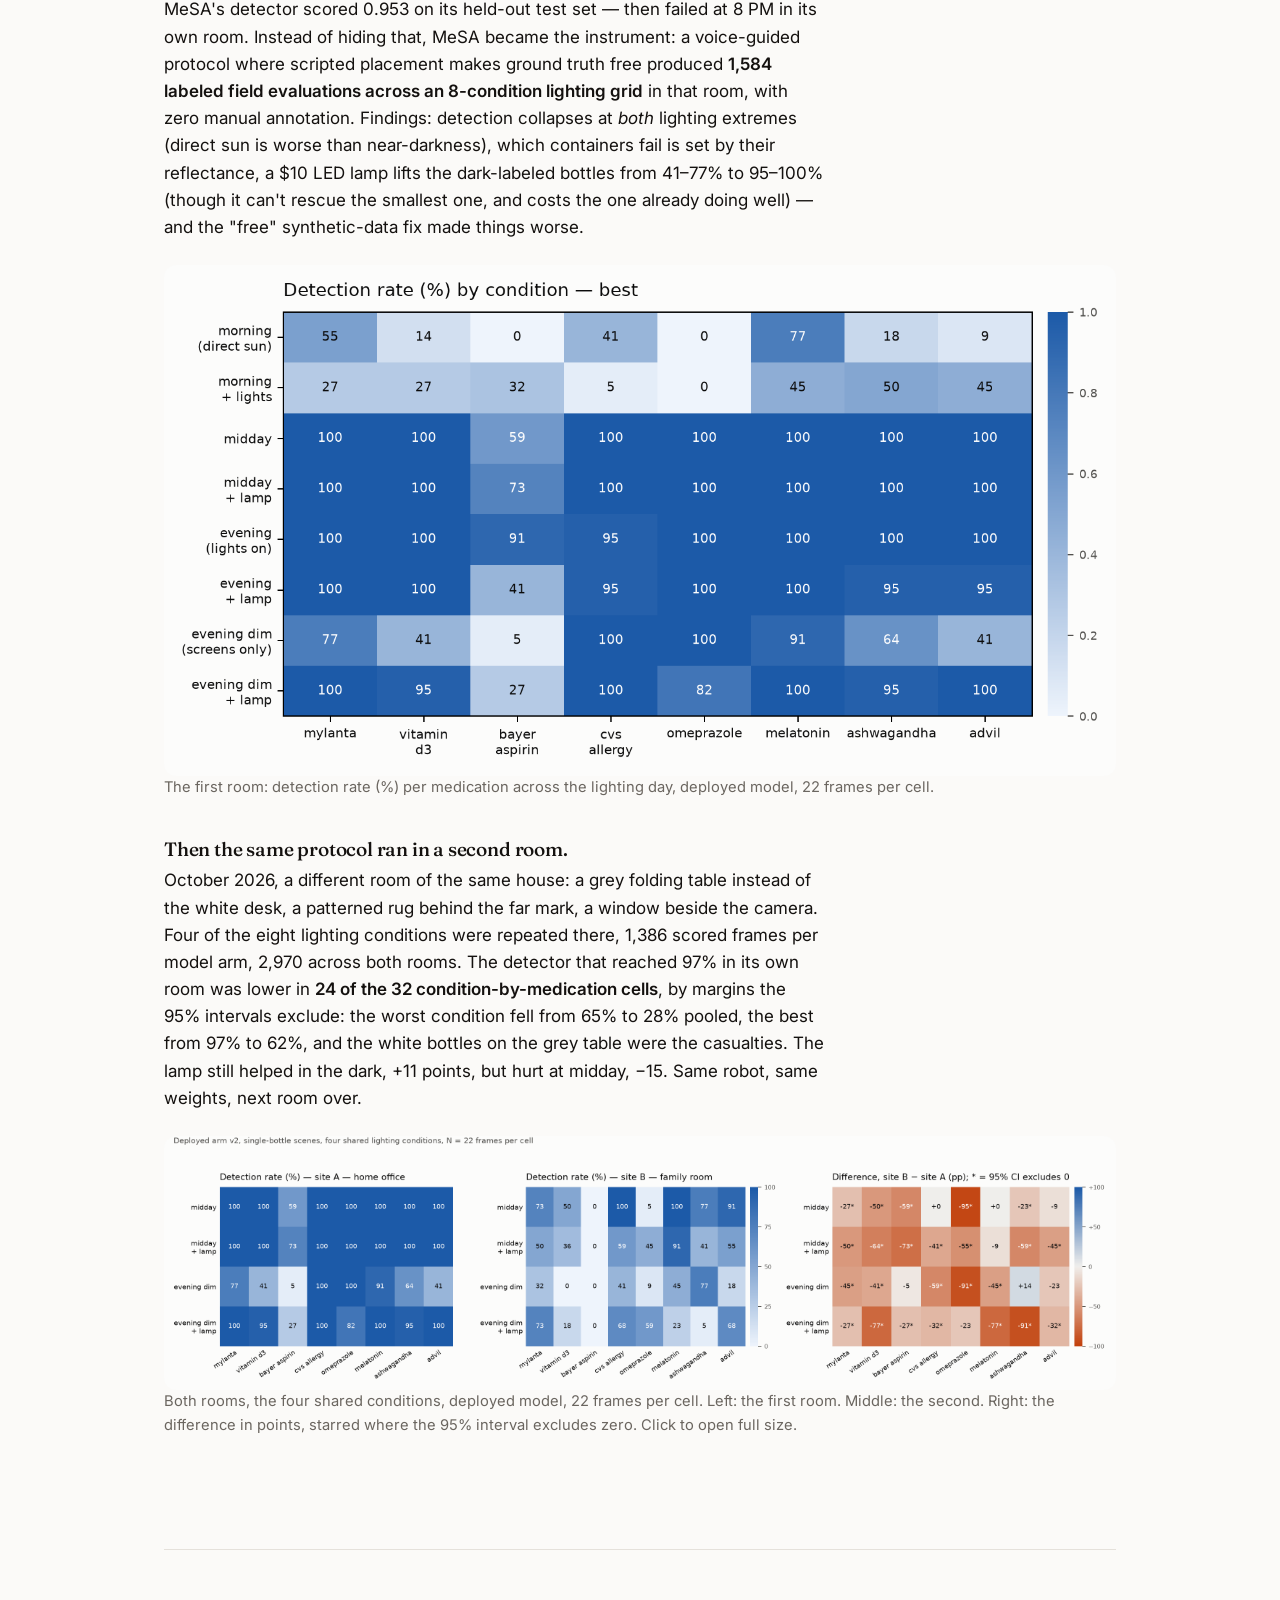
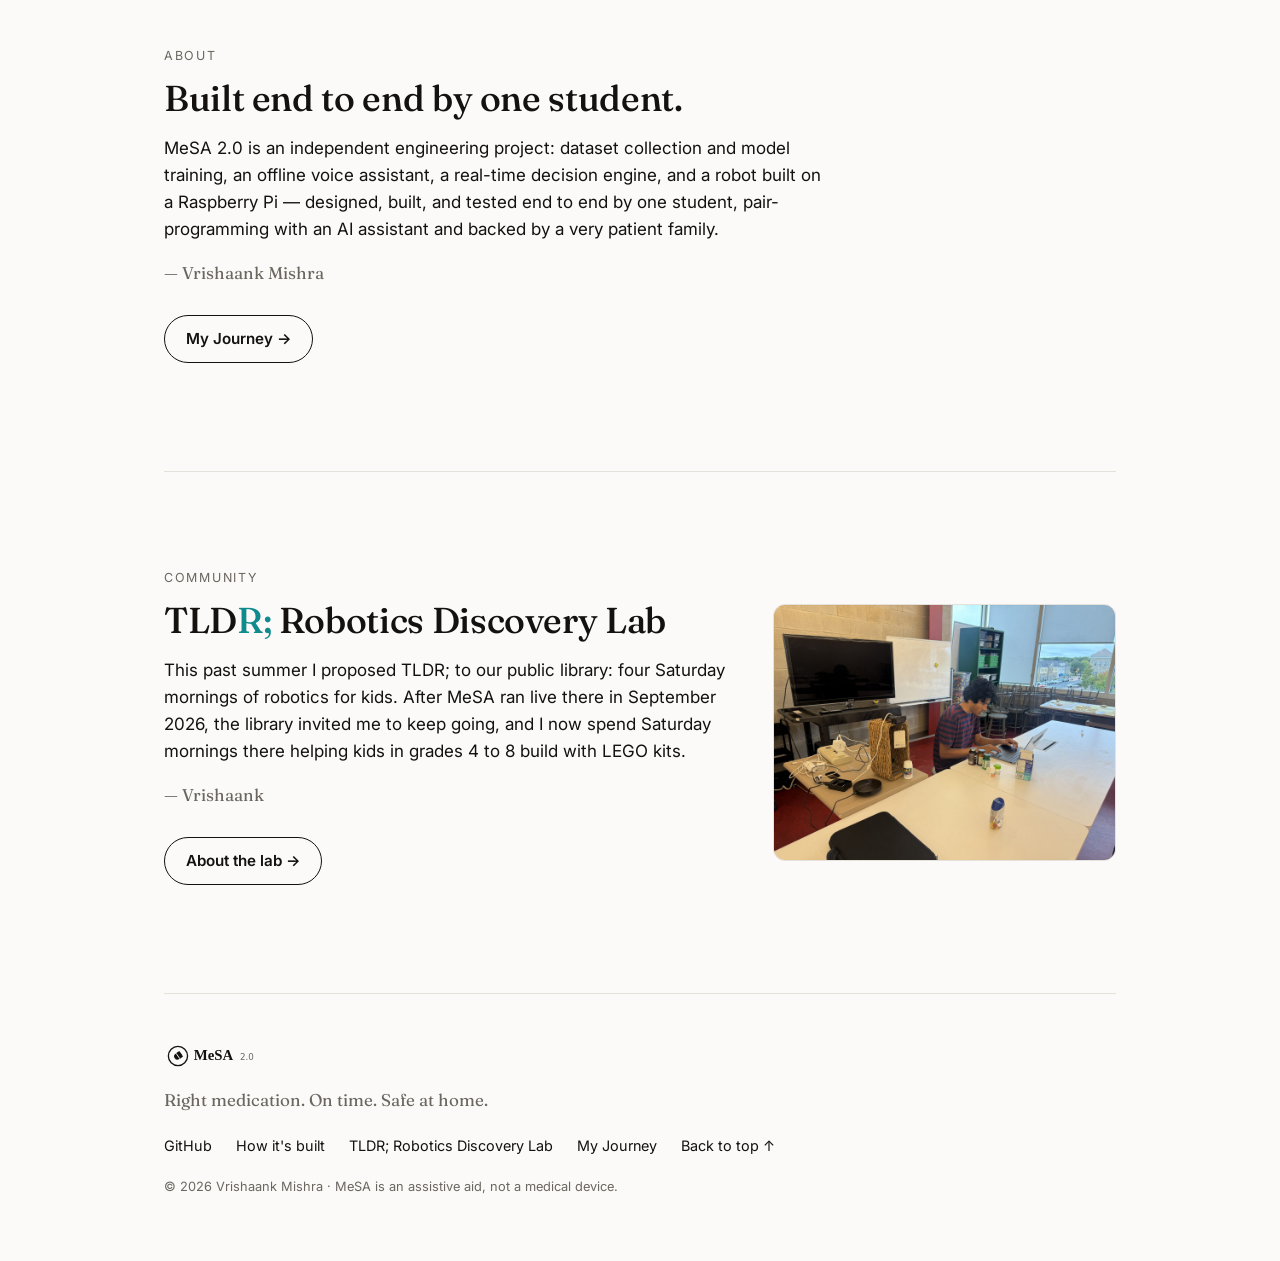
==== commit 6f54bc15: "Hero video: add a poster frame so the figure never renders blank before playback" ====
--- a/index.html
+++ b/index.html
@@ -16,7 +16,7 @@
   <link rel="preconnect" href="https://fonts.googleapis.com" />
   <link rel="preconnect" href="https://fonts.gstatic.com" crossorigin />
   <link href="https://fonts.googleapis.com/css2?family=Fraunces:opsz,wght@9..144,400;9..144,500;9..144,600&family=Inter:wght@400;500;600&display=swap" rel="stylesheet" />
-  <link rel="stylesheet" href="styles.css?v=20261027" />
+  <link rel="stylesheet" href="styles.css?v=20261031" />
 </head>
 <body>
   <header class="site-header">
@@ -53,7 +53,7 @@
       <p class="disclaimer">An assistive aid, not a medical device.</p>
 
       <figure class="hero-media" aria-label="MeSA hardware tour">
-        <video autoplay muted loop playsinline preload="metadata" style="width:100%;border-radius:12px;display:block;">
+        <video autoplay muted loop playsinline preload="metadata" poster="assets/setup-tour-poster.jpg" style="width:100%;border-radius:12px;display:block;">
           <source src="assets/setup-tour.mp4" type="video/mp4" />
         </video>
         <figcaption class="caption">The real rig: Raspberry Pi 5, one webcam, a marked medication station, and a $10 lamp that turned out to matter.</figcaption>
--- a/styles.css
+++ b/styles.css
@@ -280,14 +280,45 @@
 .album-close { max-width: 60ch; margin: clamp(2.5rem, 6vw, 4rem) auto 0; }
 .album-close .cta-row { margin-top: 1.5rem; }
 .story-punch { font-family: var(--serif); font-size: clamp(1.3rem, 3vw, 1.7rem); margin: 1.5rem 0 0.5rem; }
+/* My Journey — youthful Comic Sans + multi-colour highlights */
+.story-page { font-family: "Comic Sans MS", "Comic Neue", "Chalkboard SE", cursive; }
+.story-page h1, .story-page h2, .story-page h3 {
+  font-family: "Comic Sans MS", "Comic Neue", "Chalkboard SE", cursive;
+  letter-spacing: 0; font-weight: 700;
+}
+
 .hl {
-  background: linear-gradient(104deg, rgba(255,214,10,0) 0.5%, rgba(255,214,10,0.55) 2.5%, rgba(255,214,10,0.55) 97.5%, rgba(255,214,10,0) 99.5%);
-  padding: 0.05em 0.12em; margin: 0 -0.05em; border-radius: 1px;
-  color: inherit; font-weight: 500;
+  --hl: rgba(255, 214, 10, 0.55);
+  background: var(--hl);
+  padding: 0.05em 0.14em; margin: 0 -0.04em; border-radius: 3px;
+  color: inherit; font-weight: 600;
   -webkit-box-decoration-break: clone; box-decoration-break: clone;
 }
+.hl-y { --hl: rgba(255, 214, 10, 0.62); }
+.hl-p { --hl: rgba(255, 110, 180, 0.42); }
+.hl-b { --hl: rgba(90, 200, 250, 0.50); }
+.hl-g { --hl: rgba(150, 225, 90, 0.58); }
+.hl-o { --hl: rgba(255, 150, 60, 0.52); }
+.hl-v { --hl: rgba(190, 125, 255, 0.44); }
+.hl-t { --hl: rgba(45, 212, 191, 0.52); }
 
 @media (max-width: 720px) {
   .album-row { grid-template-columns: 1fr; gap: 1.25rem; }
   .album-row:nth-child(even) .album-text { order: 0; }
 }
+
+/* a wide gallery row — several photos flow across instead of stacking */
+.album-row.album-gallery { display: block; }
+.album-gallery .album-text { max-width: 62ch; margin: 0 auto 1.75rem; }
+.album-gallery .album-photos { justify-content: center; }
+.album-gallery .polaroid { width: clamp(148px, 24vw, 190px); }
+.album-gallery .polaroid figcaption { font-size: 1.05rem; }
+
+/* chapter titles on each beat */
+.chapter { font-size: clamp(1.2rem, 3vw, 1.65rem); margin: 0 0 0.55rem; line-height: 1.12; }
+.album-gallery .chapter { text-align: center; }
+.album-close .chapter { margin-top: 2.25rem; }
+.album-close .chapter:first-child { margin-top: 0; }
+
+/* lead photo under the hero */
+.album-lead { margin: 0 auto clamp(1.75rem, 5vw, 2.75rem); width: clamp(220px, 50vw, 320px); }
